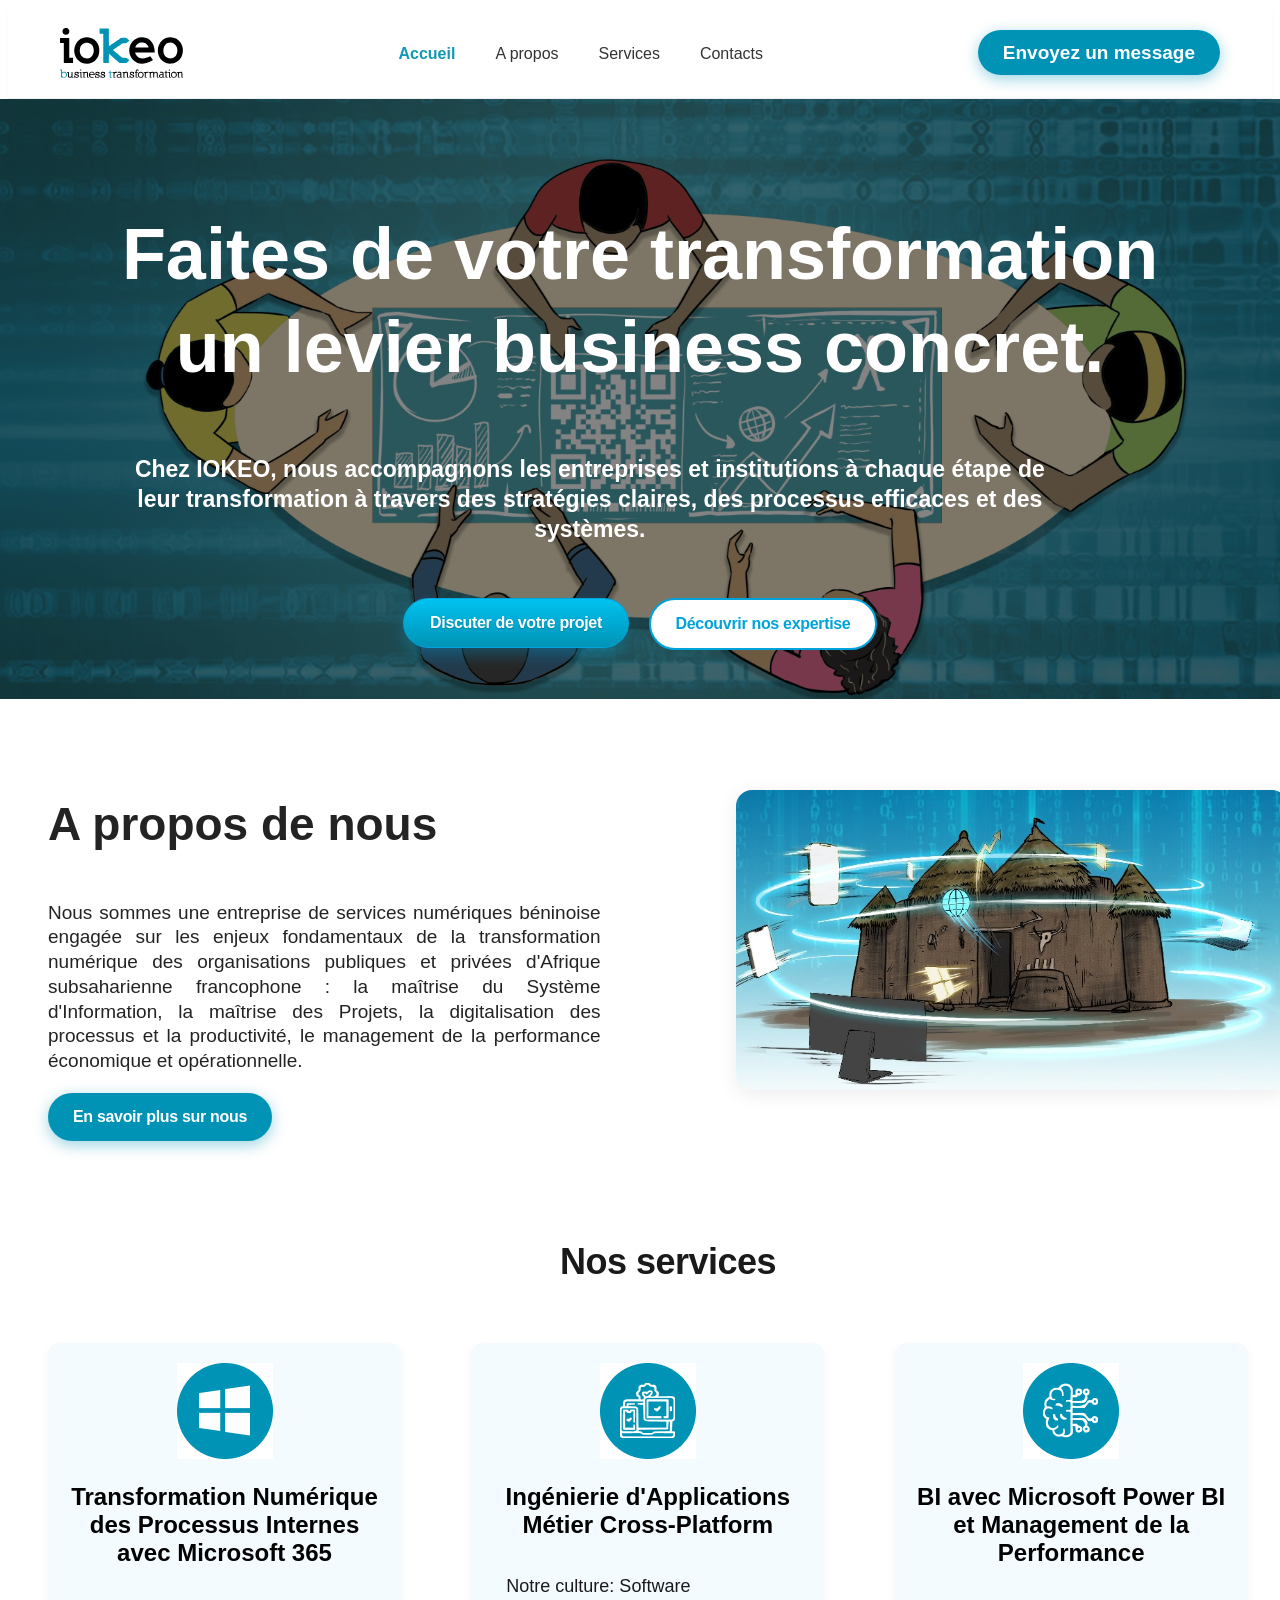
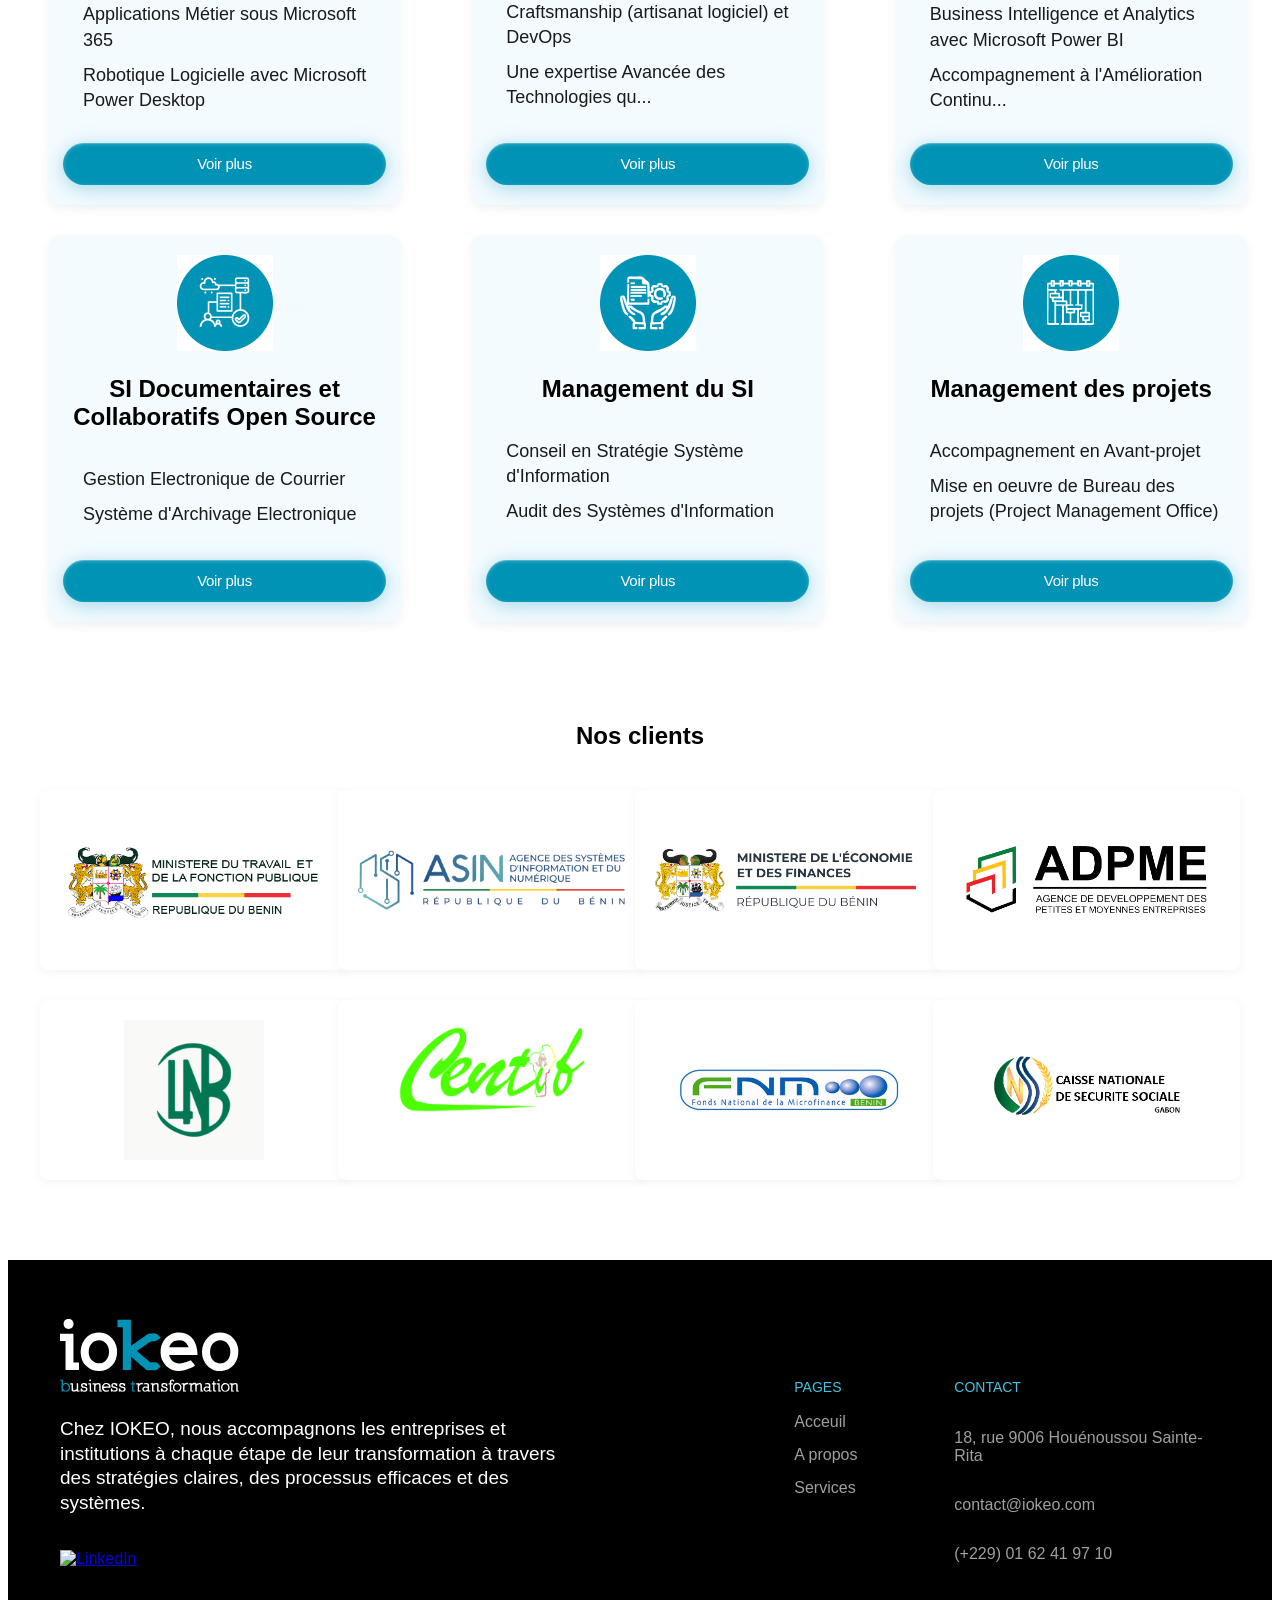
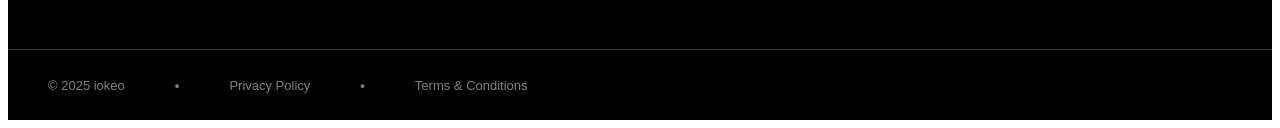
==== pages/index.html @ 654d1704 "Nouvelle version" ====
<!DOCTYPE html>
<html lang="fr">
<head>
    <meta charset="UTF-8">
    <meta name="viewport" content="width=device-width, initial-scale=1.0">
    <title>Iokeo - Transformation Business</title>
    <link rel="stylesheet" href="../css/style.css">
    <link rel="stylesheet" href="../css/index.css">
    <style>
        /* ========================================
           STYLES GLOBAUX INDEX
        ======================================== */

        .clients-section h2 {
            text-align: center;
            font-weight: 800;
            margin-bottom: 40px;
        }
    </style>
</head>
<body>

<!-- HEADER : NAVBAR PRINCIPALE -->
<header class="navbar">
    <div class="container nav-wrapper">
        <a href="/" class="logo">
            <img src="../image/logo.svg" alt="iokeo business transformation">
        </a>

        <div class="burger-menu" id="burger-menu">
            <span></span>
            <span></span>
            <span></span>
        </div>

        <nav class="nav-links" id="nav-links">
            <ul>
                <li><a href="index.html" class="nav-item active">Accueil</a></li>
                <li><a href="a-propos.html" class="nav-item">A propos</a></li>
                <li><a href="services.html" class="nav-item">Services</a></li>
                <li><a href="contacts.html" class="nav-item">Contacts</a></li>
            </ul>
        </nav>

        <div class="btn-general">
            <div class="mobile-cta">
                <a href="contacts.html" class="btn-message">Envoyez un message</a>
            </div>
        </div>
    </div>
</header>

<main>
<!-- SECTION 1 : HERO -->
<section class="hero">
    <img src="../image/hero-bg.svg" alt="" class="hero-background">
    <div class="container hero-container">
        <div class="hero-content">
            <h1>Faites de votre transformation<br>un levier business concret.</h1>
            <h6>Chez IOKEO, nous accompagnons les entreprises et institutions à chaque étape de leur transformation à travers des stratégies claires, des processus efficaces et des systèmes.</h6>
            <div class="btn-general">
                <div class="hero-btns">
                    <a href="contacts.html" class="btn-base btn-primary">Discuter de votre projet</a>
                    <a href="services.html" class="btn-base btn-secondary">Découvrir nos expertise</a>
                </div>
            </div>
        </div>
    </div>
</section>

<!-- SECTION 2 : ABOUT -->
<section class="about section-padding">
    <div class="container about-wrapper">
        <div class="about-content">
            <h3 class="about-title">A propos de nous</h3>
            <p class="about-text">Nous sommes une entreprise de services numériques béninoise engagée sur les enjeux fondamentaux de la transformation numérique des organisations publiques et privées d'Afrique subsaharienne francophone : la maîtrise du Système d'Information, la maîtrise des Projets, la digitalisation des processus et la productivité, le management de la performance économique et opérationnelle.</p>
            <a href="a-propos.html" class="btn-base btn-about">En savoir plus sur nous </a>
        </div>
        <div class="about-image">
            <img src="../image/img.jpg" alt="Illustration Tata Somba Iokeo">
        </div>
    </div>
</section>


<!-- SECTION 3 : SERVICES -->
<section class="services container">
    <h2 class="section-main-title">Nos services</h2>
    <div class="services-grid">
        <article class="service-card">
            <div class="icon-circle"><img src="../image/img1.jpg" alt="Icon"></div>
            <h2>Transformation Numérique des Processus Internes avec Microsoft 365</h2>
            <ul>
                <li>Applications Métier sous Microsoft 365</li>
                <li>Robotique Logicielle avec Microsoft Power Desktop</li>
            </ul>
            <a href="services.html#transfo-num" class="btn-base btn-view">Voir plus</a>
        </article>
        <article class="service-card">
            <div class="icon-circle"><img src="../image/img2.jpg" alt="Icon"></div>
            <h2>Ingénierie d'Applications Métier Cross-Platform</h2>
            <ul>
                <li>Notre culture: Software Craftsmanship (artisanat logiciel) et DevOps</li>
                <li>Une expertise Avancée des Technologies qu...</li>
            </ul>
            <a href="#" class="btn-base btn-view">Voir plus</a>
        </article>
        <article class="service-card">
            <div class="icon-circle"><img src="../image/img3.jpg" alt="Icon"></div>
            <h2>BI avec Microsoft Power BI et Management de la Performance</h2>
            <ul>
                <li>Business Intelligence et Analytics avec Microsoft Power BI</li>
                <li>Accompagnement à l'Amélioration Continu...</li>
            </ul>
            <a href="services.html#bi-power" class="btn-base btn-view">Voir plus</a>
        </article>
        <article class="service-card">
            <div class="icon-circle"><img src="../image/img4.jpg" alt="Icon"></div>
            <h2>SI Documentaires et Collaboratifs Open Source</h2>
            <ul>
                <li>Gestion Electronique de Courrier</li>
                <li>Système d'Archivage Electronique</li>
            </ul>
            <a href="services.html#si-doc" class="btn-base btn-view">Voir plus</a>
        </article>
        <article class="service-card">
            <div class="icon-circle"><img src="../image/img5.jpg" alt="Icon"></div>
            <h2>Management du SI</h2>
            <ul>
                <li>Conseil en Stratégie Système d'Information</li>
                <li>Audit des Systèmes d'Information</li>
            </ul>
            <a href="services.html#management-si" class="btn-base btn-view">Voir plus</a>
        </article>
        <article class="service-card">
            <div class="icon-circle"><img src="../image/img6.jpg" alt="Icon"></div>
            <h2>Management des projets</h2>
            <ul>
                <li>Accompagnement en Avant-projet</li>
                <li>Mise en oeuvre de Bureau des projets (Project Management Office)</li>
            </ul>
            <a href="services.html#gestion-projets" class="btn-base btn-view">Voir plus</a>
        </article>
    </div>
</section>


<!-- SECTION 4 : CLIENTS -->
<section class="clients-section">
    <h2>Nos clients</h2>
    <div class="image-wrapper">
        <img src="../image/logo1.png" alt="Ministère du travail" class="nos-clients-img">
        <img src="../image/logo2.png" alt="ASIN" class="nos-clients-img">
        <img src="../image/logo3.png" alt="Ministère de l'économie" class="nos-clients-img">
        <img src="../image/logo4.png" alt="ADPM" class="nos-clients-img">
        <img src="../image/logo5.png" alt="ADPM" class="nos-clients-img">
        <img src="../image/logo6.png" alt="ADPM" class="nos-clients-img">
        <img src="../image/logo7.jpg" alt="ADPM" class="nos-clients-img">
        <img src="../image/logo8.png" alt="ADPM" class="nos-clients-img">
    </div>
</section>

</main>

    <script>
        // Script pour gérer l'onglet actif au clic
        const navItems = document.querySelectorAll('.nav-item');
        navItems.forEach(item => {
            item.addEventListener('click', (e) => {
                navItems.forEach(el => el.classList.remove('active'));
                item.classList.add('active');
            });
        });
    </script>


<!-- FOOTER -->
<footer class="site-footer">
    <div class="container footer-wrapper">
        <div class="footer-brand">
            <img src="../image/img7.svg" alt="iokeo business transformation">
            <p class="footer-desc">Chez IOKEO, nous accompagnons les entreprises et institutions à chaque étape de leur transformation à travers des stratégies claires, des processus efficaces et des systèmes.</p>
            <div class="social-links">
                <a href="https://www.linkedin.com/company/iokeo/"><img src="../image/img16.png" alt="LinkedIn"></a>
            </div>
        </div>
        <div class="footer-nav">
            <h4>PAGES</h4>
            <ul>
                <li><a href="index.html">Acceuil</a></li>
                <li><a href="a-propos.html">A propos</a></li>
                <li><a href="services.html">Services</a></li>
            </ul>
        </div>
        <div class="footer-contact">
            <div class="contact">
            <h4>CONTACT</h4>
            </div>
            <p>18, rue 9006 Houénoussou Sainte-Rita</p>
            <p><a href="mailto:contact@iokeo.com">contact@iokeo.com</a></p>
            <p><a href="tel:+2290162419710">(+229) 01 62 41 97 10</a></p>
        </div>
    </div>
    <div class="footer-bottom">
        <div class="container">
            <p>
                <span>© 2025 iokeo</span>
                <span class="separator">•</span>
                <a href="#">Privacy Policy</a>
                <span class="separator">•</span>
                <a href="#">Terms & Conditions</a>
            </p>
        </div>
    </div>
</footer>


<script>
    const burger = document.getElementById('burger-menu');
    const nav = document.getElementById('nav-links');

    burger.addEventListener('click', () => {
        nav.classList.toggle('active');
    });
</script>


</body>
---- css/style.css ----
/* ========================================
   CSS Variables - Couleurs, tailles, etc.
   ======================================== */
:root {
  --primary-color: #00A3DA;
  --secondary-color: #0093B6;
  --text-dark: #1A1A1A;
  --text-medium: #4A4A4A;
  --text-light: #555;
  --text-gray: #666;
  --bg-white: #fff;
  --shadow-light: rgba(0,0,0,0.05);
  --shadow-medium: rgba(0,0,0,0.1);
  --border-radius: 10px;
  --border-radius-large: 20px;
  --font-family: 'Aptos', sans-serif;
  --line-height-body: 1.6;
  --line-height-heading: 1.2;
  --sidebar-line: border: 3.35px solid rgba(0,0,0,1);
  --sidebar-dot: rgba(196,223,237,1);
  --sidebar-dot-active: rgba(0,147,182,1);
  --sidebar-dot-size: 20px;
  --sidebar-dot-border: 2px;
  --sidebar-dot-spacing: 12px;
  --steps-circle: rgba(230,244,248,1);
  --steps-circle-text: #1a1a1a;
  --steps-line: rgba(0,147,182,0.5);
  --sidebar-line-top: 500px;
  --sidebar-line-bottom: 500px;
  --sidebar-line-left: 20px;
  --sidebar-dot-right: -12px;
  --tab-vertical-spacing: 50px;
}

/* ========================================
   Polices personnalisées
   ======================================== */
@font-face {
  font-family: 'Aptos';
  src: url('./fonts/Aptos.ttf') format('truetype');
  font-weight: 400;
  font-style: normal;
}

@font-face {
  font-family: 'Aptos';
  src: url('./fonts/Aptos-Bold.ttf') format('truetype');
  font-weight: 700;
  font-style: normal;
}

@font-face {
  font-family: 'Aptos';
  src: url('./fonts/Aptos-ExtraBold.ttf') format('truetype');
  font-weight: 800;
  font-style: normal;
}

/* ========================================
   Styles globaux
   ======================================== */
body {
  font-family: var(--font-family);
}

/* ========================================
   Typographie - Titres et textes
   ======================================== */
h1, h2, .about-title {
  font-family: var(--font-family);
  font-weight: 800;
}

.about-text {
  font-family: var(--font-family);
  font-weight: 400;
  font-size: 19px;
  line-height: 1.3;
}

.section-heading, .main-heading, .sub-heading, .values-main-title, .intervention-title, .content-title {
  font-family: var(--font-family);
  font-weight: 700;
  color: var(--text-dark);
  margin-bottom: 24px;
  line-height: var(--line-height-heading);
}

.main-heading {
  font-size: 40px;
  width: 100%;
  display: block;
  margin-right: 395px;
  padding-left: 135px;
}

.sub-heading {
  font-size: 36px;
  width: 690px;
  height: 100px;
  display: flex;
  align-items: center;
  padding: 50px;
  box-sizing: border-box;
  margin-left: 140px;
  margin-top: 100px;
 /*--distance-from-image: -50px;
  margin-left: var(--distance-from-image);*/
}

.values-main-title, .intervention-title {
  font-size: 38px;
}

.content-title {
  font-size: 42px;
  font-weight: 800;
  color: #1E293B;
  margin-bottom: 35px;
}

.text-body {
  font-family: var(--font-family);
  color: var(--text-medium);
  font-size: 16px;
  line-height: var(--line-height-body);
  text-align: justify;
}

/* ========================================
   Layouts et grilles
   ======================================== */
.grid-layout {
  display: flex;
  justify-content: space-between;
  align-items: flex-start;
  gap: 80px;
}

.container-management {
  display: grid;
  grid-template-columns: 350px 1fr;
  gap: 80px;
  align-items: start;
}

/* ========================================
   Images et cartes
   ======================================== */
.image-card {
  object-fit: cover;
  border-radius: var(--border-radius-large);
  box-shadow: 0 10px 30px var(--shadow-light);
}

.engagement-image img {
  width: 70%;
  height: auto;
  object-fit: cover;
  border-radius: 16px;
  box-shadow: 0 10px 30px rgba(0,0,0,0.10);
  display: block;
  margin-bottom: 30px;
  margin-top: 100px;
}
/*
.vision-image img {
  width: 100%;
  height: 400px;
  box-shadow: 0 15px 40px var(--shadow-medium);
  border-radius: 16px;
  transform: translate(var(--vision-image-x,0), var(--vision-image-y,0));
  margin-top: -150px;
  transition: transform 0.3s ease;
  margin-right: -600px;
}*/


.vision-grid.shift-left .vision-image img {
  --vision-image-x: -100px;
}

.vision-grid.shift-right .vision-image img {
  --vision-image-x: 100px;
}

.vision-grid.shift-up .vision-image img {
  --vision-image-y: -50px;
}

.vision-grid.shift-down .vision-image img {
  --vision-image-y: 50px;
}

/* ========================================
   Boîtes en verre (glass box)
   ======================================== */
.glass-box {
  background: linear-gradient(0deg, rgba(255,255,255,0.4), rgba(255,255,255,0.4));
  backdrop-filter: blur(15px);
  -webkit-backdrop-filter: blur(15px);
  padding: 1px;
  border-radius: var(--border-radius);
  border: 1px solid rgba(255,255,255,0.3);
  box-shadow: 0 8px 32px 0 var(--shadow-light);
  display: flex;
  flex-direction: column;
  justify-content: center;
  align-items: center;
  text-align: center;
}

/* ========================================
   Navigation latérale (sidebar)
   ======================================== */
.management-sidebar {
  position: relative;
  border-right: 2px solid #E2E8F0;
  padding-right: 0;
  font-family: var(--font-family);
}

.vertical-nav-line {
  position: absolute;
  left: var(--sidebar-line-left);
  top: var(--sidebar-line-top);
  bottom: var(--sidebar-line-bottom);
  width: 2px;
  background: var(--sidebar-line);
  border-radius: 999px;
  z-index: 1;
  overflow: hidden;
}

.vertical-nav-line::after {
  content: '';
  position: absolute;
  left: 0;
  top: 0;
  width: 100%;
  height: var(--active-line-height, 0px);
  background: var(--primary-color);
  transition: height 0.3s ease;
}

.tabs-list {
  list-style: none;
  padding: 0;
  margin: 0;
}

.tab-item {
  position: relative;
  padding: var(--tab-vertical-spacing) 30px var(--tab-vertical-spacing) 0;
  color: #64748B;
  font-family: var(--font-family);
  font-size: 16px;
  font-weight: 600;
  cursor: pointer;
  transition: color 0.3s ease, transform 0.2s ease;
  line-height: 1.3;
  text-align: left;
  display: flex;
  align-items: center;
  gap: var(--sidebar-dot-spacing);
  z-index: 2;
}

.tab-item.active {
  color: var(--primary-color);
}

.tab-item::after {
  content: '';
  position: absolute;
  right: var(--sidebar-dot-right);
  top: 50%;
  transform: translateY(-50%);
  width: 16px;
  height: 16px;
  background-color: #CBD5E1;
  border: 3px solid #F8FAFC;
  border-radius: 50%;
  z-index: 2;
  transition: all 0.3s ease;
  margin-left: 50px;
}

.tab-item.active::after {
  background-color: var(--primary-color);
  transform: translateY(-50%) scale(1.2);
}

.tab-pane {
  display: none;
  opacity: 0;
  transform: translateY(15px);
  transition: all 0.5s ease;
}

.tab-pane.active {
  display: block;
  opacity: 1;
  transform: translateY(0);
}

/* ========================================
   Listes avec puces et numéros
   ======================================== */
.details-check-list, .numbered-blue-list {
  list-style: none;
  padding: 0;
  counter-reset: list-item;
}

.details-check-list li, .numbered-blue-list li {
  position: relative;
  padding-left: 35px;
  margin-bottom: 20px;
  font-size: 16px;
  line-height: 1.7;
  color: #475569;
}

.details-check-list li::before {
  content: '✓';
  position: absolute;
  left: 0;
  color: var(--primary-color);
  font-weight: 900;
  font-size: 20px;
}

.numbered-blue-list li::before {
  content: counter(list-item) '.';
  counter-increment: list-item;
  position: absolute;
  left: 0;
  color: var(--primary-color);
  font-weight: 900;
  font-size: 20px;
}

/* ========================================
   Étapes (steps)
   ======================================== */
.steps-container {
  position: relative;
  padding-left: 20px;
}

.steps-container::before {
  content: '';
  position: absolute;
  left: 45px;
  top: 0;
  bottom: 0;
  width: 2px;
  z-index: 1;
  background-color: var(--steps-line);
  border-radius: 999px;
}

.step-item {
  display: flex;
  align-items: center;
  margin-bottom: 60px;
  position: relative;
  z-index: 2;
}

.step-number {
  width: 50px;
  height: 50px;
  background-color: var(--steps-circle);
  border-radius: 50%;
  display: flex;
  align-items: center;
  justify-content: center;
  font-weight: 700;
  color: var(--steps-circle-text);
  margin-right: 30px;
  flex-shrink: 0;
}

.step-text h3 {
  font-size: 20px;
  font-weight: 700;
  margin: 0 0 5px 0;
  color: var(--text-dark);
}

.step-text p {
  font-size: 16px;
  color: var(--text-gray);
  margin: 0;
}

/* ========================================
   Conteneurs principaux
   ======================================== */
.container {
  max-width: 1240px;
  margin: 0 auto;
  padding: 0 40px;
  width: 100%;
}

/* ========================================
   Navigation (navbar)
   ======================================== */
.navbar {
  width: 100%;
  background-color: #fff;
  border-bottom: 1px solid #f0f0f0;
  box-shadow: 0 4px 4px 0 rgba(117,122,123,0.05);
  font-size: 19px;
}

.nav-wrapper {
  max-width: 1240px;
  margin: 0 auto;
  padding: 0 40px;
  display: flex;
  justify-content: space-between;
  align-items: center;
  height: 90px;
  box-sizing: border-box;
}

.logo img {
  height: 50px;
  display: block;
}

.nav-links ul {
  display: flex;
  list-style: none;
  gap: 40px;
  margin: 0;
  padding: 0;
}

.nav-item {
  text-decoration: none;
  font-size: 16px;
  font-weight: 500;
  color: #333333;
  transition: color 0.3s ease;
}

.nav-item:hover {
  color: #1199B3;
}

.nav-item.active {
  color: #1199B3 !important;
  font-weight: 700;
}

.btn-message {
  background-color: #0093B6;
  border-radius: 999px;
  color: white;
  padding: 12px 25px;
  text-decoration: none;
  font-weight: 600;
  white-space: nowrap;
  box-shadow: 0 4px 15px rgba(0,147,182,0.4);
}

.btn-message:hover {
  background-color: #0093B6;
}

.burger-menu {
  display: none;
  flex-direction: column;
  gap: 6px;
  cursor: pointer;
  animation-timing-function: ease-out;
  animation-duration: 300ms;
  width: 28px;
  height: 28px;
}

.burger-menu span {
  width: 30px;
  height: 3px;
  background-color: #333;
  border-radius: 2px;
  transition: 0.3s;
}

.mobile-cta {
  display: inline-block;
}


/* ========================================
   Pied de page (footer)
   ======================================== */
.site-footer {
  width: 100%;
  max-width: 1920px;
  height: 460px;
  background: rgba(0,0,0,1);
  position: relative;
  display: flex;
  flex-direction: column;
  margin: 0 auto;
}

.footer-wrapper {
  width: 1520px;
  margin: 0 auto;
  display: flex;
  flex-direction: row;
  justify-content: flex-start;
  gap: 100px;
  padding: 0 40px;
  padding-bottom: 69.8px;
  box-sizing: border-box;
}

.footer-brand {
  width: 525px;
  display: flex;
  flex-direction: column;
  gap: 25px;
  align-items: flex-start;
}

.footer-brand img {
  width: 180px;
  height: auto;
  display: block;
  margin: 0;
  margin-top: 59px;
}

.footer-desc {
  font-family: 'Aptos', sans-serif;
  font-size: 19px;
  line-height: 130%;
  color: #ffffff;
  margin: 0;
}

.social-links {
  margin-top: -50px;
  display: flex;
  align-items: center;
}

.social-links a img {
  width: 100%;
  height: auto;
  display: block;
}

.footer-nav, .footer-contact {
  display: flex;
  flex-direction: column;
  min-width: 200px;
  margin-top: 100px;
  margin-left: 0px;
}

.footer-contact {
  margin-left: -10px;
}

.contact {
  margin-left: -130px;
}

.site-footer h4 {
  color: #46C2E1;
  font-weight: 900;
  text-transform: uppercase;
  font-size: 14px;
  margin-left: 130px;
}

.footer-nav ul {
  list-style: none;
  padding: 0;
  margin: 0;
  margin-left: 130px;
}

.footer-nav li, .footer-contact p {
  margin-bottom: 15px;
  font-size: 16px;
  color: rgba(158,161,161,1);
}

.footer-nav a, .footer-contact a {
  color: rgba(158,161,161,1);
  text-decoration: none;
}

.footer-nav a:hover, .footer-contact a:hover {
  color: #46C2E1 !important;
  background-color: transparent !important;
  transition: color 0.3s ease;
}

.footer-nav a.active {
  color: #46C2E1;
  font-weight: 700;
}

.footer-bottom {
  position: absolute;
  bottom: 0;
  width: 100%;
  height: 69.8px;
  border-top: 1px solid rgba(43,57,68,1);
  display: flex;
  align-items: center;
}

.footer-bottom .container {
  width: 1520px;
  margin: 0 auto;
  padding-left: 40px;
}

.footer-bottom p {
  display: flex;
  align-items: center;
  font-family: 'Aptos', sans-serif;
  font-size: 13px;
  color: rgba(255,255,255,0.5);
  margin: 0;
}

.footer-bottom .separator {
  color: rgba(255,255,255,0.5);
  font-weight: bold;
  margin: 24.8px 50px;
}

.footer-bottom a {
  color: rgba(255,255,255,0.5);
  text-decoration: none;
  transition: color 0.3s;
}

.footer-bottom a:hover {
  color: #ffffff;
}

/* ========================================
   Media Queries - Responsive Design
   ======================================== */

/* Tablettes */
@media (max-width: 1024px) {
  .contact-info-grid {
    grid-template-columns: repeat(2, 1fr);
  }

  .container-management {
    grid-template-columns: 1fr 2fr;
  }

  .tabs-list {
    flex-direction: column;
    gap: 15px;
  }

  .engagement-grid, .vision-grid, .intervention-grid {
    gap: 50px;
  }

  .values-section .container {
    max-width: 900px;
  }
}

/* Petites tablettes */

/* Mobiles */
@media (max-width: 768px) {
  .navbar {
    width: 100%;
    padding: 15px 20px;
  }

  .burger-menu {
    display: flex;
  }

  .nav-links {
    display: none;
    position: absolute;
    top: 70px;
    left: 0;
    width: 100%;
    background: #FFF;
    flex-direction: column;
    padding: 40px 0;
    box-shadow: 0 10px 10px rgba(0,0,0,0.1);
    z-index: 1000;
  }

  .nav-links.active {
    display: flex;
  }

  .nav-links ul {
    flex-direction: column;
    align-items: center;
    gap: 25px;
  }

  .nav-item.active {
    background-color: #E6F7FA;
    width: 100%;
    text-align: center;
    padding: 15px 0;
    border-bottom: 2px solid #1199B3;
  }

  .mobile-cta {
    display: none;
  }

  .engagement-grid, .vision-grid {
    flex-direction: column;
    text-align: center;
  }

  .engagement-image, .engagement-image img, .vision-image {
    width: 100%;
    height: auto;
    flex: none;
  }

  .vision-grid {
    flex-direction: column-reverse;
    gap: 40px;
  }

  .hero-image-container {
    flex-direction: column;
    height: auto;
    align-items: stretch;
  }

  .hero-bg-img {
    position: static;
    height: auto;
    max-height: 400px;
    object-fit: cover;
  }

  .hero-text-overlay {
    position: static;
    bottom: auto;
    left: auto;
    width: 100%;
    padding: 20px;
  }

  .glass-box {
    width: 100%;
    height: auto;
  }

  .container-management {
    grid-template-columns: 1fr;
    gap: 40px;
  }

  .management-sidebar {
    border-right: none;
    border-bottom: 2px solid #E2E8F0;
  }

  .tab-item::after, .active-indicator {
    display: none;
  }
}

/* Mobiles - Suite */
@media (max-width: 768px) {
  .navbar .nav-wrapper {
    flex-direction: column;
    align-items: flex-start;
    padding: 15px;
    gap: 12px;
    height: auto;
  }

  .logo img {
    height: 42px;
  }

  .burger-menu {
    display: flex;
  }

  .nav-links {
    display: none;
    width: 100%;
    padding: 0;
    margin-top: 8px;
    background: #fff;
    box-shadow: 0 5px 15px rgba(0,0,0,0.08);
  }

  .nav-links.active {
    display: flex;
  }

  .nav-links ul {
    flex-direction: column;
    gap: 0;
    padding: 16px 0;
    border-left: 3px solid #00A3DA;
  }

  .nav-links li {
    position: relative;
    margin: 0;
  }

  .nav-item {
    display: block;
    padding: 14px 18px;
    width: 100%;
    color: #1F2937;
    font-weight: 700;
    border-bottom: 1px solid #E2E8F0;
    text-decoration: none;
  }

  .nav-item:hover {
    background-color: rgba(0,163,218,0.08);
  }

  .nav-item.active {
    background-color: rgba(0,163,218,0.15);
    border-left: 4px solid #00A3DA;
    color: #005e86;
  }

  .contact-info-grid {
    display: block;
  }

  .info-card {
    width: 100%;
    margin: 0 auto;
  }

  .footer-wrapper {
    flex-direction: column;
    gap: 30px;
    width: 100%;
    padding: 24px;
  }

  .footer-nav, .footer-contact, .footer-brand {
    margin-top: 0;
  }

  .site-footer {
    height: auto;
    padding-bottom: 40px;
  }

  .footer-bottom .container {
    padding: 0 20px;
  }

  .container-management {
    grid-template-columns: 1fr;
    gap: 30px;
    padding: 40px 20px;
  }

  .management-sidebar {
    border-bottom: 3px solid #00A3DA;
    border-right: none;
    padding-bottom: 20px;
  }

  .vertical-nav-line {
    display: none;
  }

  .tabs-list {
    display: flex;
    flex-direction: row;
    flex-wrap: wrap;
    gap: 10px;
  }

  .tab-item {
    padding: 10px 15px;
    flex: 1 1 calc(50% - 5px);
    font-size: 14px;
    min-width: 120px;
    background-color: #f0f0f0;
    border-radius: 8px;
    text-align: center;
    border: 1px solid #E2E8F0;
  }

  .tab-item.active {
    background-color: rgba(0,163,218,0.2);
    border: 2px solid #00A3DA;
    color: #00A3DA;
  }


  .engagement-grid {
    flex-direction: column;
    gap: 30px;
    padding: 40px 20px;
  }

  .engagement-image {
    flex: none;
    width: 100%;
  }

  .engagement-image img {
    width: 100%;
    margin-top: 0;
    margin-bottom: 0;
  }

  .engagement-content {
    margin-left: 0 !important;
    margin-right: 0 !important;
    max-width: 100%;

  }

  .vision-grid {
    flex-direction: column;
    gap: 30px;
    padding: 40px 20px;
  }

  .vision-image {
    flex: none;
    width: 100%;
  }

  .vision-image img {
    width: 100%;
    height: auto;
    margin-top: 0;
    margin-right: 0;
  }

  .vision-content {
    width: 100%;
  }

  .vision-content p {
    margin-left: 0 !important;
    margin-right: 0 !important;
    text-align: left;
  }

  .vision-content .sub-heading {
    font-size: 28px;
    margin: 0 0 20px 0;
  }

  .intervention-grid {
    flex-direction: column;
    gap: 30px;
    padding: 40px 20px;
  }

  .intervention-left {
    margin-top: 0 !important;
  }

  .intervention-right {
    margin-top: 0;
    text-align: left;
    background: none;
  }

  .intervention-title {
    font-size: 28px;
  }

  .values-section {
    padding: 40px 20px;
  }

  .pillar-left, .pillar-right {
    display: none;
  }

  .container-values {
    padding: 0;
    max-width: 100%;
  }

  .values-main-title {
    font-size: 28px;
  }

  .about-wrapper {
    flex-direction: column;
    gap: 30px;
    padding: 40px 20px;
  }

  .about-title {
    font-size: 32px;
  }

  .about-image {
    margin-left: 0;
    width: 100%;
    justify-content: center;
  }

  .about-image img {
    max-width: 100%;
  }

  .clients-section {
    padding: 40px 20px;
  }

  .image-wrapper {
    grid-template-columns: repeat(2, 1fr);
  }

  .nos-clients-img {
    max-width: 100%;
    height: 100px;
  }

  .footer-wrapper {
    width: 100%;
    gap: 20px;
  }

  .footer-brand {
    width: 100%;
  }

  .footer-brand img {
    margin-top: 20px;
    width: 150px;
  }

  .footer-nav, .footer-contact {
    width: 100%;
    margin: 0 !important;
  }

  .site-footer h4 {
    margin-left: 0 !important;
    font-size: 12px;
  }

  .footer-nav ul {
    margin-left: 0 !important;
  }

  .footer-nav li, .footer-contact p {
    font-size: 14px;
  }

  .footer-bottom p {
    font-size: 11px;
    flex-direction: column;
    gap: 8px;
  }

  .footer-bottom .separator {
    display: none;
  }
}
---- css/index.css ----
/* ========================================
   Styles spécifiques à index.html
   ======================================== */
.hero {
  position: relative;
  width: 100vw;
  left: 50%;
  right: 50%;
  margin-left: -50vw;
  margin-right: -50vw;
  min-height: 600px;
  display: flex;
  align-items: center;
  overflow: hidden;
}

.hero-background {
  position: absolute;
  top: 0;
  left: 0;
  width: 100%;
  height: 100%;
  object-fit: cover;
  z-index: 1;
}

.hero::after {
  content: "";
  position: absolute;
  top: 0;
  left: 0;
  width: 100%;
  height: 100%;
  background: rgba(0,0,0,0.2);
  z-index: 0;
}

.hero-container {
  position: relative;
  z-index: 2;
  width: 100%;
  color: white;
  text-align: center;
  display: flex;
  justify-content: center;
}

.hero-content {
  color: #FFF;
  text-align: center;
}

.hero-content h1 {
  align-self: stretch;
  font-family: "Aptos";
  font-size: 72px;
  font-style: normal;
  font-weight: 700;
  line-height: 130%;
}

.hero-content h6 {
  width: 936px;
  font-family: "Aptos";
  font-size: 23px;
  font-style: normal;
  font-weight: 700;
  line-height: 130%;
}

.hero-btns {
  display: flex;
  gap: 20px;
  justify-content: center;
  margin-top: 30px;
}

.btn-base, .btn-hero {
  display: inline-flex;
  align-items: center;
  justify-content: center;
  gap: 10px;
  text-decoration: none;
  font-family: "Aptos";
  font-size: 16px;
  font-style: normal;
  font-weight: 700;
  line-height: 21.6px;
  letter-spacing: -0.32px;
  border-radius: 999px;
  width: 224px;
  height: 48px;
  padding: 0;
  opacity: 1;
}

.btn-primary {
  border: 1px solid #00A3DA;
  background: linear-gradient(180deg, #00C2F0 0%, #0093B6 100%);
  color: #FFFFFF;
  text-align: center;
  text-shadow: 0 1px 2px rgba(0,0,0,0.2);
  transition: transform 0.2s ease, box-shadow 0.2s ease;
  box-shadow: 0 8px 14px rgba(0,163,218,0.3);
}

.btn-primary:hover {
  transform: translateY(-2px);
}

.btn-secondary {
  border: 2px solid #00A3DA;
  background: #FFFFFF;
  color: #00A3DA;
  text-align: center;
  transition: background 0.2s ease, transform 0.2s ease;
}

.btn-secondary:hover {
  transform: translateY(-1px);
}

.btn-primary:active, .btn-secondary:active {
  transform: scale(0.96);
  filter: brightness(0.95);
}

/* Section À propos */
.about-wrapper {
  display: flex;
  align-items: center;
  justify-content: space-between;
  gap: 60px;
}

.about-content {
  flex: 1;
  align-self: stretch;
  margin-top: 50px;
}

.about-title {
  color: #232323;
  font-family: "Aptos";
  font-size: 46px;
  font-style: normal;
  font-weight: 700;
  line-height: 130%;
}

.about-text {
  color: #232323;
  text-align: justify;
  font-family: "Aptos";
  font-size: 19px;
  font-style: normal;
  font-weight: 400;
  line-height: 130%;
}

.btn-about {
  display: inline-flex;
  align-items: center;
  justify-content: center;
  gap: 10px;
  font-family: "Aptos";
  font-size: 16px;
  font-weight: 700;
  line-height: 21.6px;
  text-decoration: none;
  color: #FFFFFF;
  background: #0093B6;
  border-radius: 999px;
  width: 224px;
  height: 48px;
  padding: 0;
  transition: transform 0.2s ease, box-shadow 0.2s ease;
  box-shadow: 0 4px 15px rgba(0,147,182,0.4);
}

.btn-about:hover {
  transform: translateY(-1px);
}

.about-image {
  flex: 1;
  --about-img-width: 300px;
  --about-img-height: 300px;
  width: var(--about-img-width);
  height: var(--about-img-height);
  display: flex;
  justify-content: flex-end;
  margin-left: 75px;
}

.about-image img {
  width: 100%;
  height: 100%;
  object-fit: cover;
  object-position: center;
  border-radius: 16px;
  box-shadow: 0 4px 20px rgba(0,0,0,0.08);
  margin-top: 20px;
}

/* Section Services */
.section-main-title {
  text-align: center;
  font-size: 36px;
  font-weight: 900;
  margin-bottom: 60px;
  color: #1a1a1a;
  letter-spacing: -0.5px;
  margin-top: 100px;
}

.services-grid {
  display: grid;
  grid-template-columns: repeat(3, 1fr);
  gap: 30px;
}

.service-card {
  background-color: #F3FBFF;
  border-radius: 12px;
  padding: 20px 15px;
  display: flex;
  flex-direction: column;
  align-items: center;
  text-align: center;
  min-height: 347px;
  width: 323px;
  box-shadow: 0 4px 10px rgba(0,0,0,0.05);
}

.service-card h3 {
  font-size: 26px;
  font-weight: 900;
  color: #000000;
  line-height: 1.2;
  margin: 20px 0;
  min-height: 80px;
}

.service-card ul {
  list-style: none;
  padding: 0;
  margin-bottom: 20px;
  text-align: left;
  width: 100%;
}

.service-card ul li {
  font-size: 18px;
  font-weight: 500;
  color: #1A1A1A;
  line-height: 1.4;
  margin-bottom: 10px;
  padding-left: 20px;
  position: relative;
}

.service-card ul li::before {
  content: "";
  color: #0084A0;
  font-size: 24px;
  position: absolute;
  left: 0;
  top: -3px;
}

.btn-view {
  margin-top: auto;
  background-color: #0084A0;
  color: #FFFFFF;
  text-decoration: none;
  width: 100%;
  padding: 3px 0;
 border-radius: 46px;
  font-weight: 300;
  font-size: 15px;
    height: 36px;
  transition: background 0.3s;
  background: #0093B6;
  background-blend-mode: color;
  box-shadow: 0 2px 15px 0 rgba(0,147,182,0.20), 0 6px 27px 0 rgba(0,147,182,0.15), 0 1px 0 0 rgba(255,255,255,0.20) inset, 0 1px 4px 0 rgba(255,255,255,0.25) inset;
}

.btn-view:hover {
  transform: translateY(-1px);
}

/* Section Clients */
.clients-section {
  width: 100%;
  max-width: 1240px;
  margin: 0 auto;
  padding: 80px 40px;
  box-sizing: border-box;
}

.image-wrapper {
  display: grid;
  grid-template-columns: repeat(4, 1fr);
  gap: 30px;
  justify-items: center;
  align-items: center;
}

.nos-clients-img {
  width: 100%;
  max-width: 280px;
  height: 140px;
  object-fit: contain;
  background: #ffffff;
  padding: 20px;
  border-radius: 8px;
  box-shadow: 0 2px 10px rgba(0,0,0,0.05);
}

.clients-section h2 {
  text-align: center !important;
  margin-left: 0 !important;
}

@media (max-width: 1024px) {
  .services-grid {
    grid-template-columns: repeat(2, 1fr);
    gap: 20px;
  }

  .image-wrapper {
    grid-template-columns: repeat(3, 1fr);
    gap: 15px;
  }

  .hero-content h1 {
    font-size: 36px;
  }

  .hero-content h6 {
    font-size: 18px;
  }

  .about-content, .about-image {
    width: 48%;
  }
}

@media (max-width: 992px) {
  .image-wrapper {
    grid-template-columns: repeat(2, 1fr);
  }
}

@media (max-width: 768px) {
  .hero {
    min-height: 520px;
    padding: 80px 20px 60px;
    justify-content: flex-end;
  }

  .hero-content h1 {
    font-size: 32px;
    line-height: 1.2;
  }

  .hero-content h6 {
    font-size: 16px;
    width: 100%;
    margin-top: 14px;
  }

  .hero-btns {
    flex-wrap: wrap;
    gap: 10px;
    justify-content: center;
  }

  .btn-base {
    width: 100%;
    max-width: 320px;
  }

  .about-wrapper, .services-grid, .image-wrapper {
    display: block;
  }

  .about-content, .about-image, .service-card, .nos-clients-img {
    width: 100%;
    margin: 0 auto;
  }

  .about-image {
    margin: 30px 0;
    width: 100%;
    max-width: 100%;
  }

  .about-text, .section-main-title, .clients-section h2 {
    text-align: center;
  }

  .services-grid {
    display: grid;
    grid-template-columns: 1fr;
    gap: 20px;
  }

  .clients-section {
    padding: 40px 20px;
  }

  .image-wrapper {
    grid-template-columns: repeat(2, 1fr);
    gap: 12px;
  }

  .service-card {
    padding: 16px;
  }
}
.footer-nav h4,
.footer-contact h4 {
    font-weight: 40;
}

html, body, * {
    font-family: "Aptos", Arial, sans-serif !important;
}
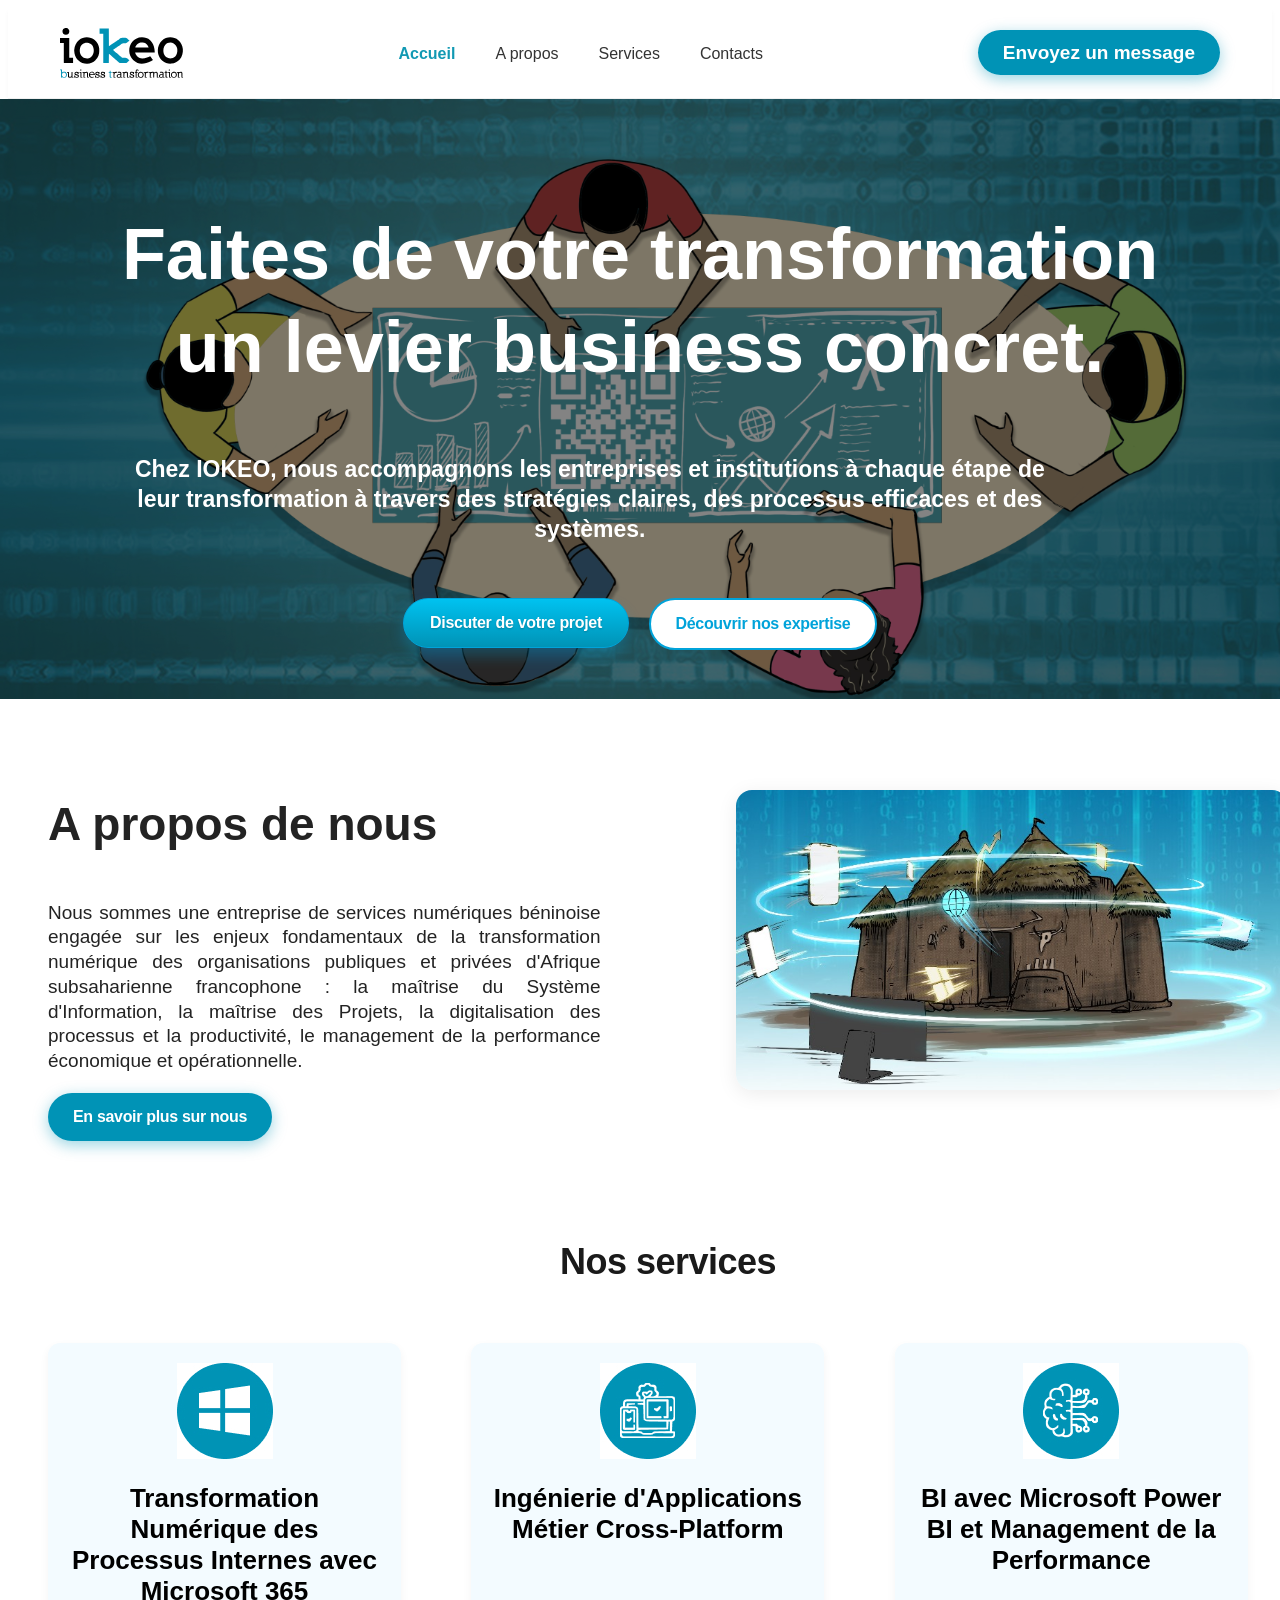
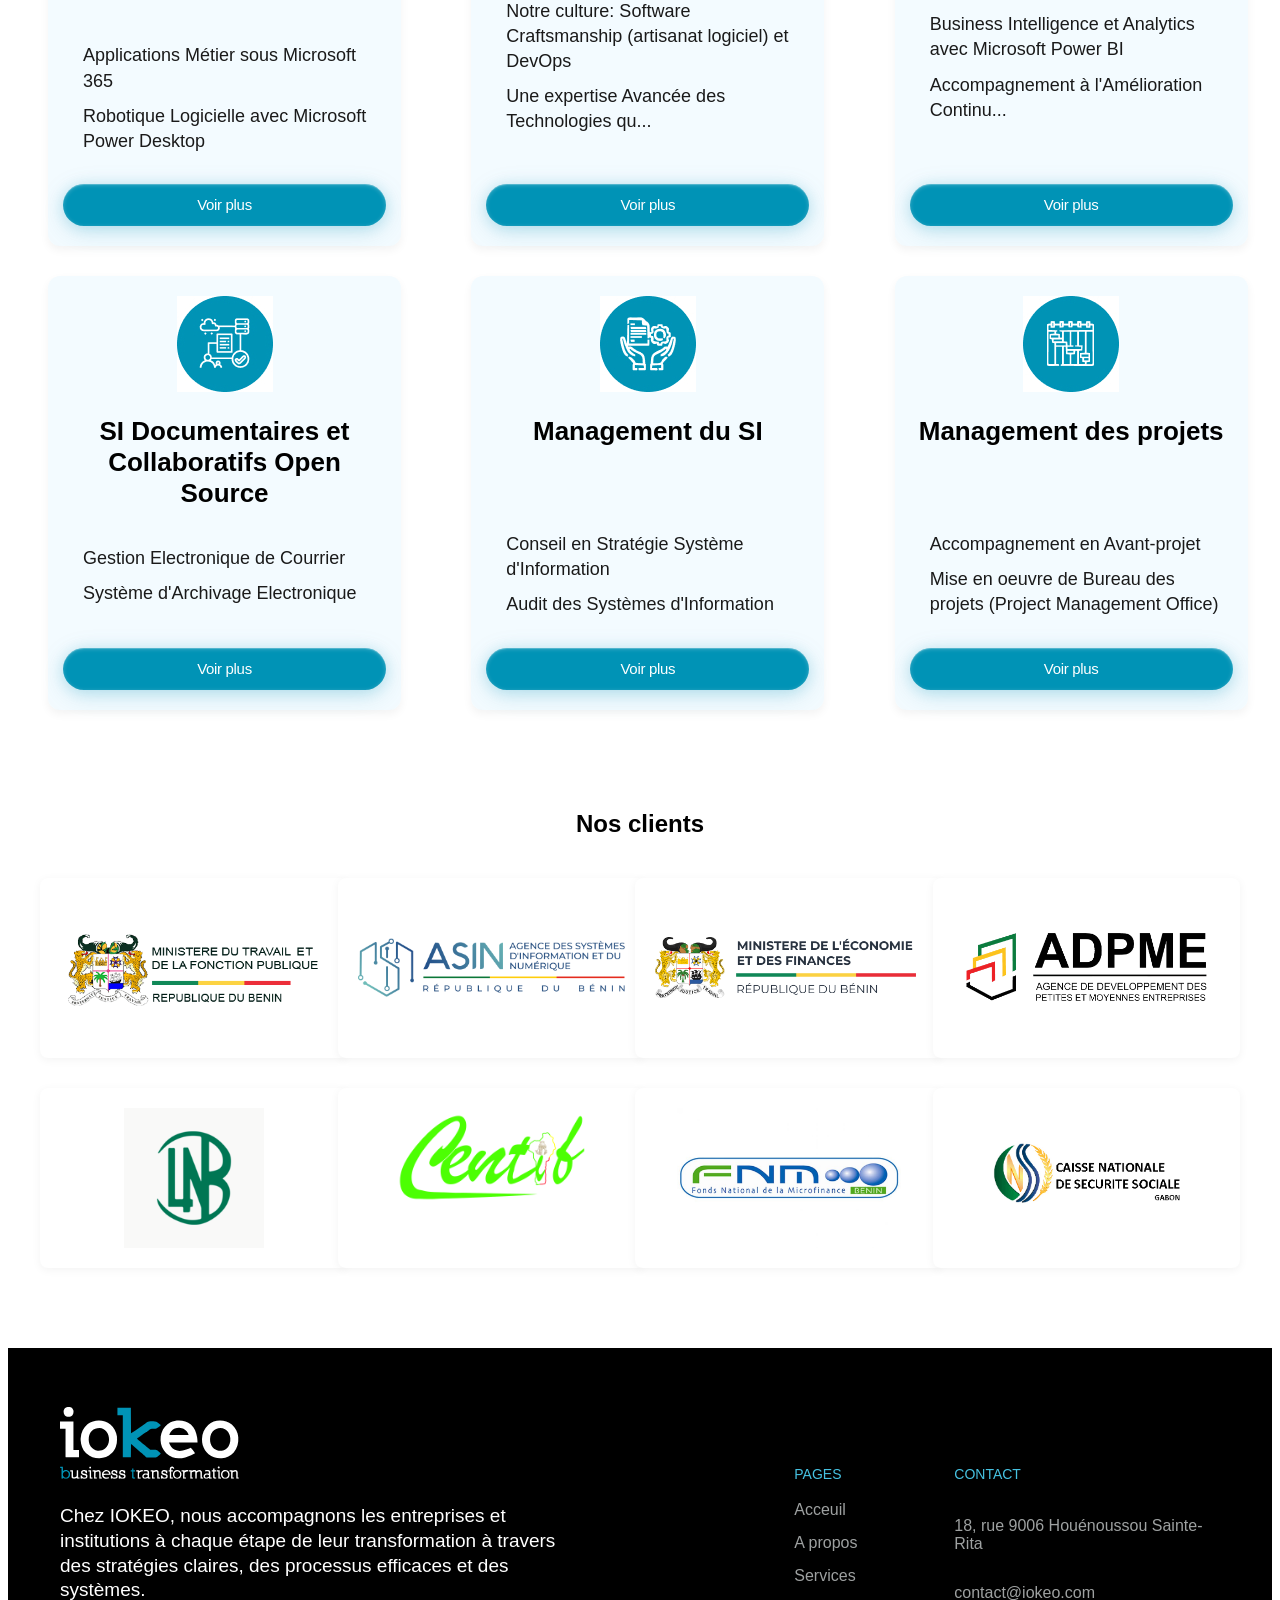
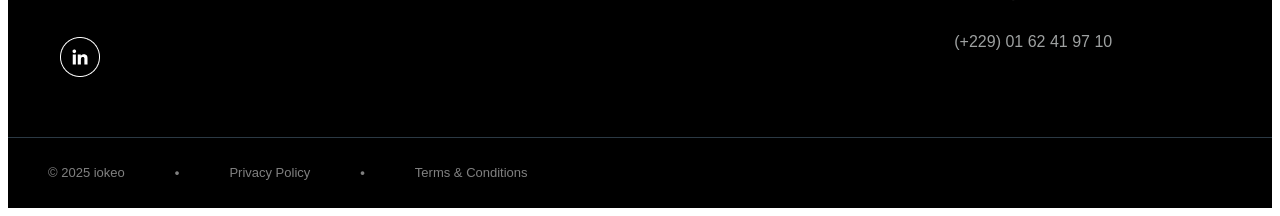
==== commit fb40fcb7: "Implement dynamic service card loader with animations and data integration" ====
--- a/pages/index.html
+++ b/pages/index.html
@@ -6,6 +6,7 @@
     <title>Iokeo - Transformation Business</title>
     <link rel="stylesheet" href="../css/style.css">
     <link rel="stylesheet" href="../css/index.css">
+    <link rel="stylesheet" href="../css/dynamic-loader.css">
     <style>
         /* ========================================
            STYLES GLOBAUX INDEX
@@ -86,62 +87,7 @@
 <!-- SECTION 3 : SERVICES -->
 <section class="services container">
     <h2 class="section-main-title">Nos services</h2>
-    <div class="services-grid">
-        <article class="service-card">
-            <div class="icon-circle"><img src="../image/img1.jpg" alt="Icon"></div>
-            <h2>Transformation Numérique des Processus Internes avec Microsoft 365</h2>
-            <ul>
-                <li>Applications Métier sous Microsoft 365</li>
-                <li>Robotique Logicielle avec Microsoft Power Desktop</li>
-            </ul>
-            <a href="services.html#transfo-num" class="btn-base btn-view">Voir plus</a>
-        </article>
-        <article class="service-card">
-            <div class="icon-circle"><img src="../image/img2.jpg" alt="Icon"></div>
-            <h2>Ingénierie d'Applications Métier Cross-Platform</h2>
-            <ul>
-                <li>Notre culture: Software Craftsmanship (artisanat logiciel) et DevOps</li>
-                <li>Une expertise Avancée des Technologies qu...</li>
-            </ul>
-            <a href="#" class="btn-base btn-view">Voir plus</a>
-        </article>
-        <article class="service-card">
-            <div class="icon-circle"><img src="../image/img3.jpg" alt="Icon"></div>
-            <h2>BI avec Microsoft Power BI et Management de la Performance</h2>
-            <ul>
-                <li>Business Intelligence et Analytics avec Microsoft Power BI</li>
-                <li>Accompagnement à l'Amélioration Continu...</li>
-            </ul>
-            <a href="services.html#bi-power" class="btn-base btn-view">Voir plus</a>
-        </article>
-        <article class="service-card">
-            <div class="icon-circle"><img src="../image/img4.jpg" alt="Icon"></div>
-            <h2>SI Documentaires et Collaboratifs Open Source</h2>
-            <ul>
-                <li>Gestion Electronique de Courrier</li>
-                <li>Système d'Archivage Electronique</li>
-            </ul>
-            <a href="services.html#si-doc" class="btn-base btn-view">Voir plus</a>
-        </article>
-        <article class="service-card">
-            <div class="icon-circle"><img src="../image/img5.jpg" alt="Icon"></div>
-            <h2>Management du SI</h2>
-            <ul>
-                <li>Conseil en Stratégie Système d'Information</li>
-                <li>Audit des Systèmes d'Information</li>
-            </ul>
-            <a href="services.html#management-si" class="btn-base btn-view">Voir plus</a>
-        </article>
-        <article class="service-card">
-            <div class="icon-circle"><img src="../image/img6.jpg" alt="Icon"></div>
-            <h2>Management des projets</h2>
-            <ul>
-                <li>Accompagnement en Avant-projet</li>
-                <li>Mise en oeuvre de Bureau des projets (Project Management Office)</li>
-            </ul>
-            <a href="services.html#gestion-projets" class="btn-base btn-view">Voir plus</a>
-        </article>
-    </div>
+    <div class="services-grid" id="services-grid"></div>
 </section>
 
 
@@ -162,6 +108,8 @@
 
 </main>
 
+    <script src="../js/services-data.js"></script>
+    <script src="../js/dynamic-loader.js"></script>
     <script>
         // Script pour gérer l'onglet actif au clic
         const navItems = document.querySelectorAll('.nav-item');
--- a/css/index.css
+++ b/css/index.css
@@ -233,6 +233,41 @@
   box-shadow: 0 4px 10px rgba(0,0,0,0.05);
 }
 
+.services-scroller {
+  position: relative;
+  width: 100%;
+  overflow: hidden;
+  padding: 24px 0 40px;
+  box-sizing: border-box;
+}
+
+.services-scroller .services-grid {
+  display: flex;
+  flex-wrap: nowrap;
+  align-items: stretch;
+  gap: 30px;
+  will-change: transform;
+  min-width: max-content;
+}
+
+.services-scroller .service-card {
+  flex: 0 0 320px;
+  min-width: 320px;
+  max-width: 340px;
+}
+
+.services-scroller .service-card .icon-circle {
+  min-height: 78px;
+}
+
+.services-scroller .services-grid::before,
+.services-scroller .services-grid::after {
+  content: '';
+  display: block;
+  flex: 0 0 30px;
+}
+
+.service-card h2,
 .service-card h3 {
   font-size: 26px;
   font-weight: 900;
--- a/css/dynamic-loader.css
+++ b/css/dynamic-loader.css
@@ -0,0 +1,99 @@
+/**
+ * Animations pour le système de chargement dynamique des cartes de service
+ * Transitions fluides et fade-in progressif
+ */
+
+/* Animation d'apparition douce (fade-in) */
+@keyframes fadeInUp {
+    from {
+        opacity: 0;
+        transform: translateY(15px);
+    }
+    to {
+        opacity: 1;
+        transform: translateY(0);
+    }
+}
+
+@keyframes fadeInItem {
+    from {
+        opacity: 0;
+    }
+    to {
+        opacity: 1;
+    }
+}
+
+/* État de chargement du contenu */
+.service-card {
+    opacity: 0;
+    transition: opacity 0.3s ease-in-out;
+}
+
+.service-card.loaded {
+    animation: fadeInUp 0.6s ease-out forwards;
+}
+
+/* Animation progressive des éléments internes */
+.service-card.loaded .icon-circle {
+    animation: fadeInUp 0.4s ease-out 0.1s forwards;
+    opacity: 0;
+}
+
+.service-card.loaded h2 {
+    animation: fadeInUp 0.4s ease-out 0.2s forwards;
+    opacity: 0;
+}
+
+.service-card.loaded ul {
+    animation: fadeInUp 0.4s ease-out 0.3s forwards;
+    opacity: 0;
+}
+
+.service-card.loaded ul li {
+    animation: fadeInItem 0.3s ease-out forwards;
+    opacity: 0;
+}
+
+.service-card.loaded ul li:nth-child(1) {
+    animation-delay: 0.35s;
+}
+
+.service-card.loaded ul li:nth-child(2) {
+    animation-delay: 0.4s;
+}
+
+.service-card.loaded a {
+    animation: fadeInUp 0.4s ease-out 0.45s forwards;
+    opacity: 0;
+}
+
+/* État de skeleton (optionnel - placeholder léger pendant le chargement) */
+.service-card.skeleton .icon-circle {
+    background: linear-gradient(90deg, #f0f0f0 25%, #e0e0e0 50%, #f0f0f0 75%);
+    background-size: 200% 100%;
+    animation: loading 1.5s infinite;
+}
+
+@keyframes loading {
+    0% {
+        background-position: 200% 0;
+    }
+    100% {
+        background-position: -200% 0;
+    }
+}
+
+/* Amélioration responsive */
+@media (prefers-reduced-motion: reduce) {
+    .service-card.loaded,
+    .service-card.loaded .icon-circle,
+    .service-card.loaded h2,
+    .service-card.loaded ul,
+    .service-card.loaded ul li,
+    .service-card.loaded a {
+        animation: none;
+        opacity: 1;
+        transform: none;
+    }
+}
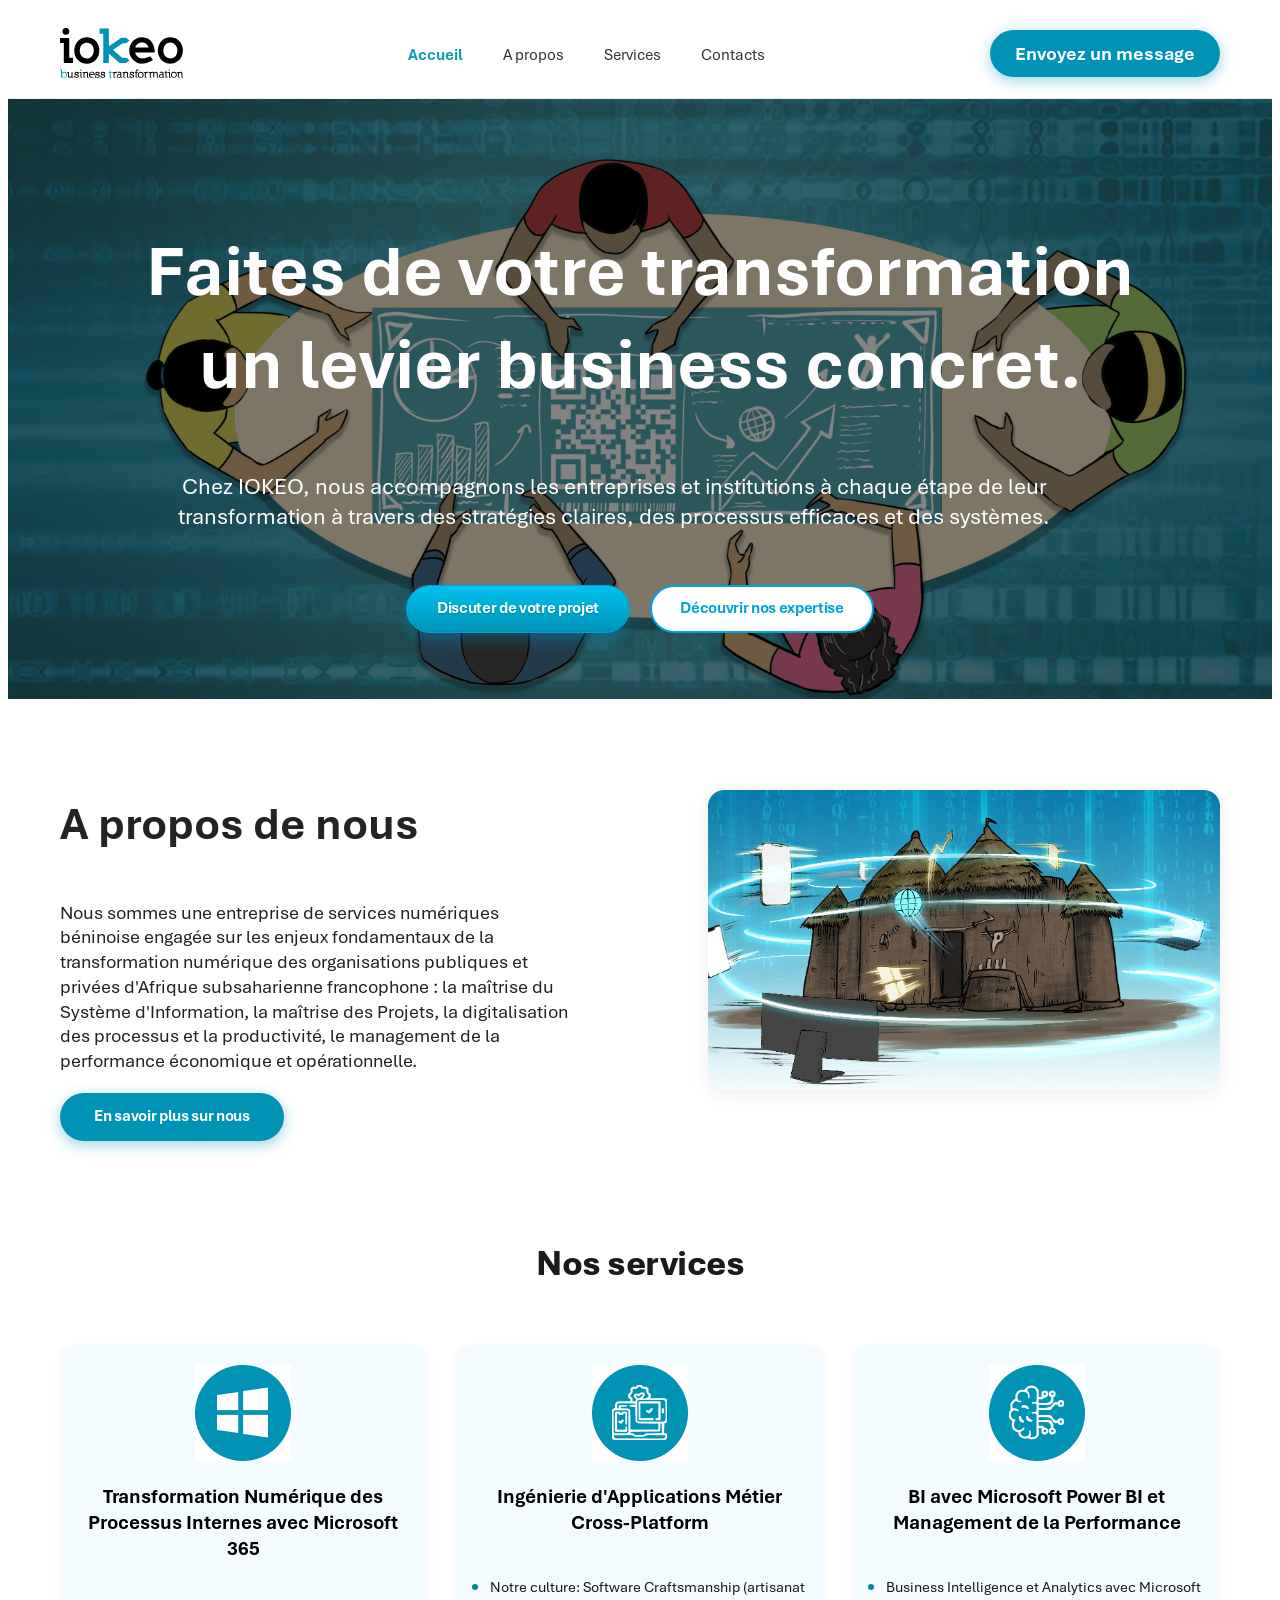
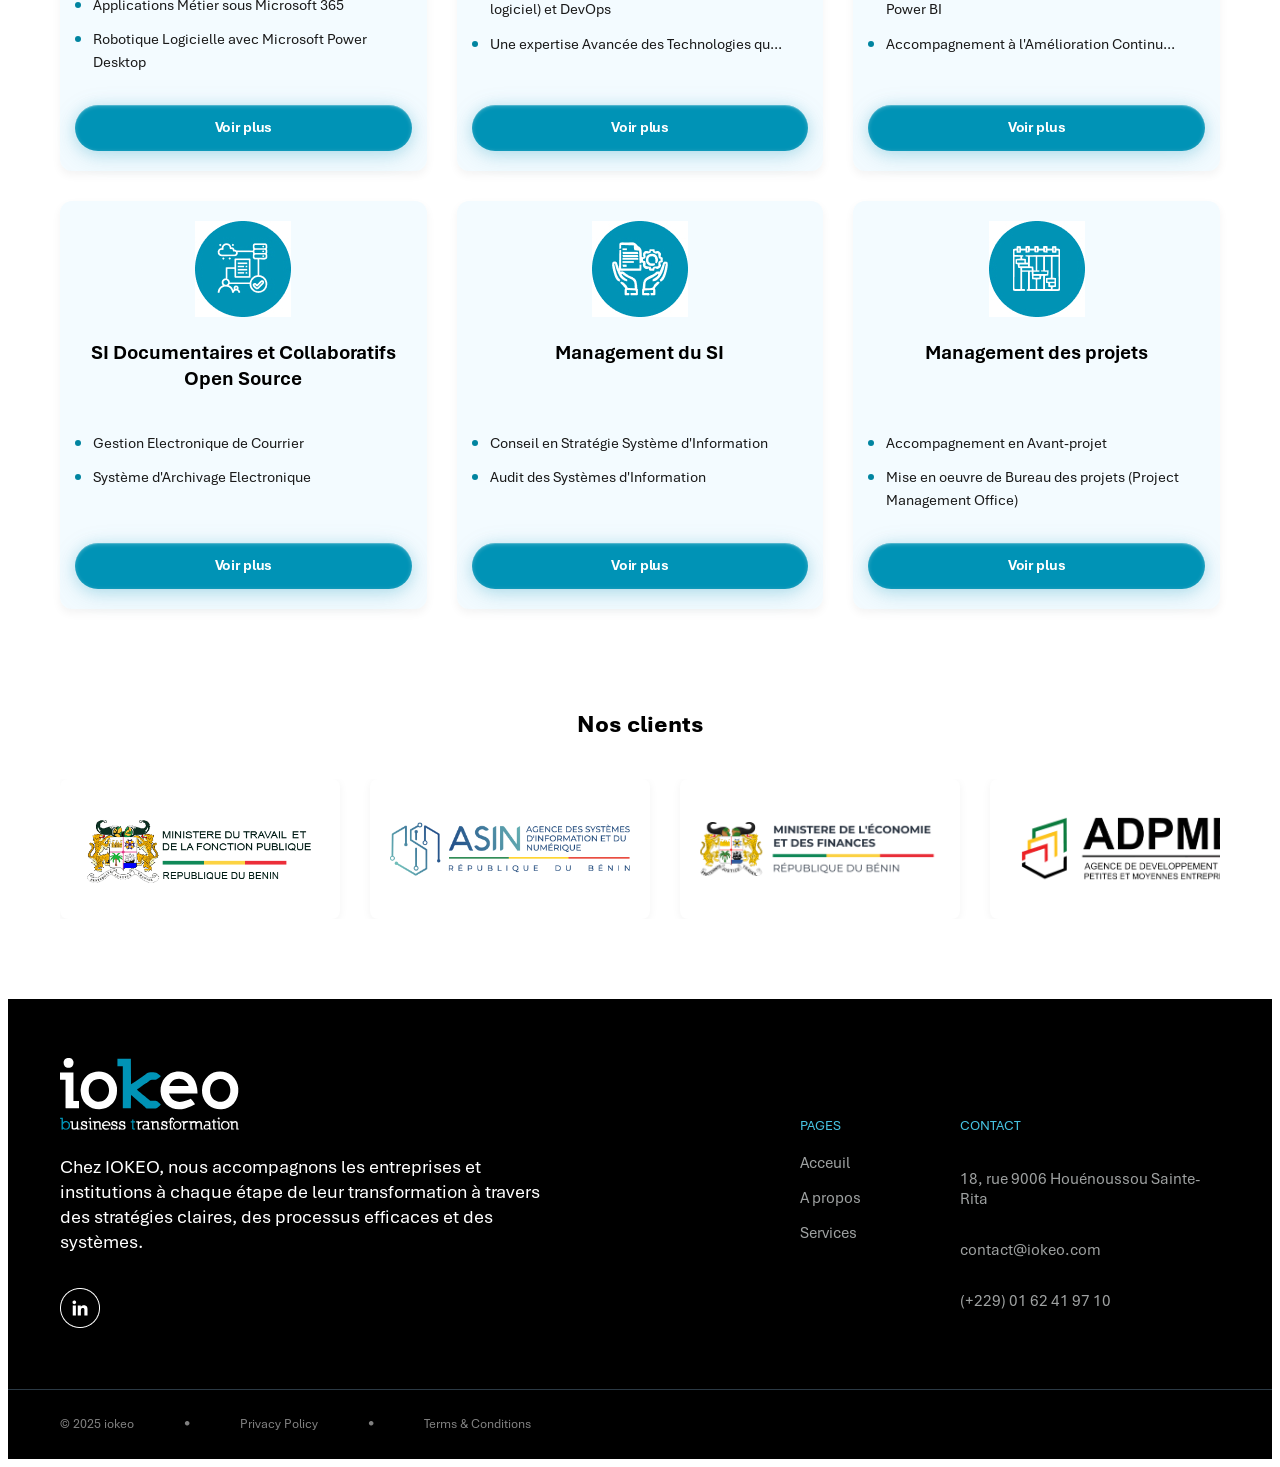
==== commit 28a6fafc: "Refactor CSS styles for improved responsiveness and consistency; update HTML links for navigation" ====
--- a/pages/index.html
+++ b/pages/index.html
@@ -24,7 +24,7 @@
 <!-- HEADER : NAVBAR PRINCIPALE -->
 <header class="navbar">
     <div class="container nav-wrapper">
-        <a href="/" class="logo">
+        <a href="index.html" class="logo">
             <img src="../image/logo.svg" alt="iokeo business transformation">
         </a>
 
@@ -95,6 +95,8 @@
 <section class="clients-section">
     <h2>Nos clients</h2>
     <div class="image-wrapper">
+        <div class="marquee-track">
+            <div class="marquee-group">
         <img src="../image/logo1.png" alt="Ministère du travail" class="nos-clients-img">
         <img src="../image/logo2.png" alt="ASIN" class="nos-clients-img">
         <img src="../image/logo3.png" alt="Ministère de l'économie" class="nos-clients-img">
@@ -103,6 +105,18 @@
         <img src="../image/logo6.png" alt="ADPM" class="nos-clients-img">
         <img src="../image/logo7.jpg" alt="ADPM" class="nos-clients-img">
         <img src="../image/logo8.png" alt="ADPM" class="nos-clients-img">
+            </div>
+            <div class="marquee-group" aria-hidden="true">
+                <img src="../image/logo1.png" alt="" class="nos-clients-img">
+                <img src="../image/logo2.png" alt="" class="nos-clients-img">
+                <img src="../image/logo3.png" alt="" class="nos-clients-img">
+                <img src="../image/logo4.png" alt="" class="nos-clients-img">
+                <img src="../image/logo5.png" alt="" class="nos-clients-img">
+                <img src="../image/logo6.png" alt="" class="nos-clients-img">
+                <img src="../image/logo7.jpg" alt="" class="nos-clients-img">
+                <img src="../image/logo8.png" alt="" class="nos-clients-img">
+            </div>
+        </div>
     </div>
 </section>
 
@@ -169,8 +183,16 @@
 
     burger.addEventListener('click', () => {
         nav.classList.toggle('active');
+        burger.classList.toggle('active');
+    });
+
+    document.querySelectorAll('.nav-item').forEach(item => {
+        item.addEventListener('click', () => {
+            nav.classList.remove('active');
+            burger.classList.remove('active');
+        });
     });
 </script>
 
 
-</body>+</body>
--- a/css/style.css
+++ b/css/style.css
@@ -37,21 +37,21 @@
    ======================================== */
 @font-face {
   font-family: 'Aptos';
-  src: url('./fonts/Aptos.ttf') format('truetype');
+  src: url('../fonts/Aptos.ttf') format('truetype');
   font-weight: 400;
   font-style: normal;
 }
 
 @font-face {
   font-family: 'Aptos';
-  src: url('./fonts/Aptos-Bold.ttf') format('truetype');
+  src: url('../fonts/Aptos-Bold.ttf') format('truetype');
   font-weight: 700;
   font-style: normal;
 }
 
 @font-face {
   font-family: 'Aptos';
-  src: url('./fonts/Aptos-ExtraBold.ttf') format('truetype');
+  src: url('../fonts/Aptos-ExtraBold.ttf') format('truetype');
   font-weight: 800;
   font-style: normal;
 }
@@ -61,6 +61,15 @@
    ======================================== */
 body {
   font-family: var(--font-family);
+}
+
+html,
+body {
+  overflow-x: hidden;
+}
+
+* {
+  box-sizing: border-box;
 }
 
 /* ========================================
@@ -124,7 +133,7 @@
   color: var(--text-medium);
   font-size: 16px;
   line-height: var(--line-height-body);
-  text-align: justify;
+  text-align: left;
 }
 
 /* ========================================
@@ -681,174 +690,8 @@
   }
 }
 
-/* Petites tablettes */
-
 /* Mobiles */
 @media (max-width: 768px) {
-  .navbar {
-    width: 100%;
-    padding: 15px 20px;
-  }
-
-  .burger-menu {
-    display: flex;
-  }
-
-  .nav-links {
-    display: none;
-    position: absolute;
-    top: 70px;
-    left: 0;
-    width: 100%;
-    background: #FFF;
-    flex-direction: column;
-    padding: 40px 0;
-    box-shadow: 0 10px 10px rgba(0,0,0,0.1);
-    z-index: 1000;
-  }
-
-  .nav-links.active {
-    display: flex;
-  }
-
-  .nav-links ul {
-    flex-direction: column;
-    align-items: center;
-    gap: 25px;
-  }
-
-  .nav-item.active {
-    background-color: #E6F7FA;
-    width: 100%;
-    text-align: center;
-    padding: 15px 0;
-    border-bottom: 2px solid #1199B3;
-  }
-
-  .mobile-cta {
-    display: none;
-  }
-
-  .engagement-grid, .vision-grid {
-    flex-direction: column;
-    text-align: center;
-  }
-
-  .engagement-image, .engagement-image img, .vision-image {
-    width: 100%;
-    height: auto;
-    flex: none;
-  }
-
-  .vision-grid {
-    flex-direction: column-reverse;
-    gap: 40px;
-  }
-
-  .hero-image-container {
-    flex-direction: column;
-    height: auto;
-    align-items: stretch;
-  }
-
-  .hero-bg-img {
-    position: static;
-    height: auto;
-    max-height: 400px;
-    object-fit: cover;
-  }
-
-  .hero-text-overlay {
-    position: static;
-    bottom: auto;
-    left: auto;
-    width: 100%;
-    padding: 20px;
-  }
-
-  .glass-box {
-    width: 100%;
-    height: auto;
-  }
-
-  .container-management {
-    grid-template-columns: 1fr;
-    gap: 40px;
-  }
-
-  .management-sidebar {
-    border-right: none;
-    border-bottom: 2px solid #E2E8F0;
-  }
-
-  .tab-item::after, .active-indicator {
-    display: none;
-  }
-}
-
-/* Mobiles - Suite */
-@media (max-width: 768px) {
-  .navbar .nav-wrapper {
-    flex-direction: column;
-    align-items: flex-start;
-    padding: 15px;
-    gap: 12px;
-    height: auto;
-  }
-
-  .logo img {
-    height: 42px;
-  }
-
-  .burger-menu {
-    display: flex;
-  }
-
-  .nav-links {
-    display: none;
-    width: 100%;
-    padding: 0;
-    margin-top: 8px;
-    background: #fff;
-    box-shadow: 0 5px 15px rgba(0,0,0,0.08);
-  }
-
-  .nav-links.active {
-    display: flex;
-  }
-
-  .nav-links ul {
-    flex-direction: column;
-    gap: 0;
-    padding: 16px 0;
-    border-left: 3px solid #00A3DA;
-  }
-
-  .nav-links li {
-    position: relative;
-    margin: 0;
-  }
-
-  .nav-item {
-    display: block;
-    padding: 14px 18px;
-    width: 100%;
-    color: #1F2937;
-    font-weight: 700;
-    border-bottom: 1px solid #E2E8F0;
-    text-decoration: none;
-  }
-
-  .nav-item:hover {
-    background-color: rgba(0,163,218,0.08);
-  }
-
-  .nav-item.active {
-    background-color: rgba(0,163,218,0.15);
-    border-left: 4px solid #00A3DA;
-    color: #005e86;
-  }
-
   .contact-info-grid {
     display: block;
   }
@@ -1087,4 +930,233 @@
   .footer-bottom .separator {
     display: none;
   }
-}+}
+
+@media (max-width: 1024px) {
+  .footer-wrapper,
+  .footer-bottom .container {
+    width: 100%;
+    padding-left: 40px;
+    padding-right: 40px;
+  }
+
+  .site-footer {
+    height: auto;
+    padding-bottom: 0;
+  }
+
+  .footer-wrapper {
+    flex-wrap: wrap;
+    gap: 48px;
+    padding-bottom: 40px;
+  }
+
+  .footer-brand {
+    width: auto;
+    flex: 1 1 45%;
+  }
+
+  .footer-nav,
+  .footer-contact {
+    flex: 1 1 180px;
+    margin-left: 0;
+  }
+
+  .site-footer h4,
+  .footer-nav ul,
+  .contact,
+  .footer-contact {
+    margin-left: 0;
+    margin-right: 0;
+  }
+
+  .footer-bottom {
+    position: relative;
+    bottom: auto;
+    height: auto;
+    min-height: 70px;
+  }
+
+  .footer-bottom p {
+    flex-wrap: wrap;
+    justify-content: center;
+  }
+}
+
+@media (max-width: 768px) {
+  .nav-wrapper {
+    position: relative;
+    height: 76px;
+    padding: 0 24px;
+    flex-direction: row;
+    justify-content: space-between;
+    align-items: center;
+  }
+
+  .logo img { height: 42px; }
+
+  .burger-menu {
+    display: flex;
+    justify-content: center;
+    position: relative;
+    z-index: 1001;
+  }
+
+  .burger-menu span {
+    transform-origin: center;
+    transition: transform 0.3s ease, opacity 0.2s ease, background-color 0.3s ease;
+  }
+
+  .burger-menu.active span:nth-child(1) { transform: translateY(9px) rotate(45deg); }
+  .burger-menu.active span:nth-child(2) { opacity: 0; }
+  .burger-menu.active span:nth-child(3) { transform: translateY(-9px) rotate(-45deg); }
+
+  .nav-links {
+    display: block;
+    position: absolute;
+    top: 100%;
+    left: 16px;
+    right: 16px;
+    width: auto;
+    max-height: 0;
+    overflow: hidden;
+    opacity: 0;
+    visibility: hidden;
+    transform: translateY(-12px);
+    background: #fff;
+    border-radius: 0 0 var(--border-radius) var(--border-radius);
+    box-shadow: 0 10px 20px rgba(0, 163, 218, 0.16);
+    transition: max-height 0.35s ease, opacity 0.25s ease, transform 0.35s ease, visibility 0.35s;
+    z-index: 1000;
+  }
+
+  .nav-links.active {
+    max-height: 340px;
+    opacity: 1;
+    visibility: visible;
+    transform: translateY(0);
+  }
+
+  .nav-links ul {
+    flex-direction: column;
+    gap: 0;
+    padding: 12px 0;
+    border-left: 3px solid var(--primary-color);
+  }
+
+  .nav-links li { width: 100%; margin: 0; }
+
+  .nav-item {
+    display: block;
+    width: 100%;
+    padding: 14px 18px;
+    color: #1f2937;
+    font-weight: 700;
+    border-bottom: 1px solid #e2e8f0;
+  }
+
+  .nav-item:hover { background-color: rgba(0, 163, 218, 0.08); }
+
+  .nav-item.active {
+    background-color: rgba(0, 163, 218, 0.15);
+    border-left: 4px solid var(--primary-color);
+    color: #005e86;
+  }
+
+  .mobile-cta { display: none; }
+}
+
+@media (max-width: 768px) {
+  .nav-wrapper { padding: 0 20px; }
+
+  .navbar .btn-general {
+    display: none;
+  }
+
+  .burger-menu {
+    width: 18px;
+    height: 18px;
+    margin-left: auto;
+    gap: 3px;
+  }
+
+  .burger-menu span {
+    width: 16px;
+    height: 2px;
+    background-color: #333333;
+  }
+
+  .burger-menu.active span:nth-child(1) {
+    transform: translateY(5px) rotate(45deg);
+  }
+
+  .burger-menu.active span:nth-child(3) {
+    transform: translateY(-5px) rotate(-45deg);
+  }
+
+  .footer-wrapper {
+    display: grid;
+    grid-template-columns: 120px minmax(0, 1fr);
+    grid-template-areas:
+      "logo logo"
+      "description description"
+      "navigation contact"
+      "social social";
+    gap: 28px 28px;
+    padding: 24px 22px 32px;
+  }
+
+  .footer-brand {
+    display: contents;
+  }
+
+  .footer-nav,
+  .footer-contact {
+    flex: none;
+    margin-top: 0;
+  }
+
+  .footer-brand img {
+    grid-area: logo;
+    width: 150px;
+    margin-top: 0;
+  }
+
+  .footer-desc {
+    grid-area: description;
+    font-size: 16px;
+    line-height: 1.35;
+  }
+
+  .footer-nav { grid-area: navigation; }
+  .footer-contact { grid-area: contact; }
+
+  .social-links {
+    grid-area: social;
+    margin-top: 0;
+  }
+
+  .social-links a img {
+    width: 38px;
+  }
+
+  .footer-bottom {
+    border-top: 0;
+    min-height: 52px;
+  }
+
+  .footer-bottom .container { padding: 12px 22px; }
+
+  .footer-bottom p {
+    flex-direction: row;
+    flex-wrap: nowrap;
+    gap: 6px;
+    font-size: 12px;
+    white-space: nowrap;
+  }
+
+  .footer-bottom .separator {
+    display: inline;
+    margin: 0;
+  }
+}
--- a/css/index.css
+++ b/css/index.css
@@ -64,7 +64,7 @@
   font-family: "Aptos";
   font-size: 23px;
   font-style: normal;
-  font-weight: 700;
+  font-weight: 500;
   line-height: 130%;
 }
 
@@ -150,7 +150,7 @@
 
 .about-text {
   color: #232323;
-  text-align: justify;
+  text-align: left;
   font-family: "Aptos";
   font-size: 19px;
   font-style: normal;
@@ -229,7 +229,7 @@
   align-items: center;
   text-align: center;
   min-height: 347px;
-  width: 323px;
+  width: 100%;
   box-shadow: 0 4px 10px rgba(0,0,0,0.05);
 }
 
@@ -269,12 +269,12 @@
 
 .service-card h2,
 .service-card h3 {
-  font-size: 26px;
-  font-weight: 900;
+  font-size: 20px;
+  font-weight: 700;
   color: #000000;
-  line-height: 1.2;
-  margin: 20px 0;
-  min-height: 80px;
+  line-height: 1.3;
+  margin: 18px 0 16px;
+  min-height: 60px;
 }
 
 .service-card ul {
@@ -286,22 +286,25 @@
 }
 
 .service-card ul li {
-  font-size: 18px;
-  font-weight: 500;
+  font-size: 15px;
+  font-weight: 400;
   color: #1A1A1A;
-  line-height: 1.4;
-  margin-bottom: 10px;
-  padding-left: 20px;
+  line-height: 1.5;
+  margin-bottom: 12px;
+  padding-left: 18px;
   position: relative;
 }
 
 .service-card ul li::before {
   content: "";
-  color: #0084A0;
-  font-size: 24px;
+  display: block;
+  width: 6px;
+  height: 6px;
+  background-color: #0084A0;
   position: absolute;
   left: 0;
-  top: -3px;
+  top: 8px;
+  border-radius: 50%;
 }
 
 .btn-view {
@@ -310,11 +313,15 @@
   color: #FFFFFF;
   text-decoration: none;
   width: 100%;
-  padding: 3px 0;
+  padding: 12px 0;
  border-radius: 46px;
-  font-weight: 300;
+  font-weight: 600;
   font-size: 15px;
-    height: 36px;
+  height: auto;
+  min-height: 42px;
+  display: flex;
+  align-items: center;
+  justify-content: center;
   transition: background 0.3s;
   background: #0093B6;
   background-blend-mode: color;
@@ -335,16 +342,36 @@
 }
 
 .image-wrapper {
-  display: grid;
-  grid-template-columns: repeat(4, 1fr);
+  display: flex;
+  overflow: hidden;
+}
+
+.marquee-track {
+  display: flex;
+  width: max-content;
+  animation: marquee 30s linear infinite;
+  will-change: transform;
+}
+
+.marquee-group {
+  display: flex;
+  flex: 0 0 auto;
   gap: 30px;
-  justify-items: center;
-  align-items: center;
+  padding-right: 30px;
+}
+
+.image-wrapper:hover .marquee-track {
+  animation-play-state: paused;
+}
+
+@keyframes marquee {
+  from { transform: translateX(0); }
+  to { transform: translateX(-50%); }
 }
 
 .nos-clients-img {
-  width: 100%;
-  max-width: 280px;
+  width: 280px;
+  flex: 0 0 280px;
   height: 140px;
   object-fit: contain;
   background: #ffffff;
@@ -365,8 +392,12 @@
   }
 
   .image-wrapper {
-    grid-template-columns: repeat(3, 1fr);
+    display: flex;
+  }
+
+  .marquee-group {
     gap: 15px;
+    padding-right: 15px;
   }
 
   .hero-content h1 {
@@ -383,8 +414,9 @@
 }
 
 @media (max-width: 992px) {
-  .image-wrapper {
-    grid-template-columns: repeat(2, 1fr);
+  .marquee-group {
+    gap: 15px;
+    padding-right: 15px;
   }
 }
 
@@ -417,11 +449,11 @@
     max-width: 320px;
   }
 
-  .about-wrapper, .services-grid, .image-wrapper {
+  .about-wrapper, .services-grid {
     display: block;
   }
 
-  .about-content, .about-image, .service-card, .nos-clients-img {
+  .about-content, .about-image, .service-card {
     width: 100%;
     margin: 0 auto;
   }
@@ -447,8 +479,17 @@
   }
 
   .image-wrapper {
-    grid-template-columns: repeat(2, 1fr);
+    display: flex;
+  }
+
+  .marquee-group {
     gap: 12px;
+    padding-right: 12px;
+  }
+
+  .nos-clients-img {
+    width: 180px;
+    flex-basis: 180px;
   }
 
   .service-card {
@@ -462,4 +503,52 @@
 
 html, body, * {
     font-family: "Aptos", Arial, sans-serif !important;
-}+}
+
+@media (max-width: 1024px) {
+  .hero-content h6 {
+    width: 100%;
+    max-width: 936px;
+    padding: 0 20px;
+  }
+
+  .about-wrapper {
+    gap: 36px;
+    padding-left: 40px;
+    padding-right: 40px;
+  }
+
+  .about-image {
+    margin-left: 0;
+  }
+
+  .services-grid {
+    justify-items: center;
+  }
+
+  .service-card {
+    width: 100%;
+    max-width: 323px;
+  }
+}
+
+@media (max-width: 768px) {
+  .about-wrapper {
+    display: grid;
+    grid-template-columns: 1fr;
+    grid-template-areas:
+      "title"
+      "image"
+      "text"
+      "button";
+  }
+
+  .about-content {
+    display: contents;
+  }
+
+  .about-title { grid-area: title; }
+  .about-image { grid-area: image; }
+  .about-text { grid-area: text; }
+  .btn-about { grid-area: button; }
+}
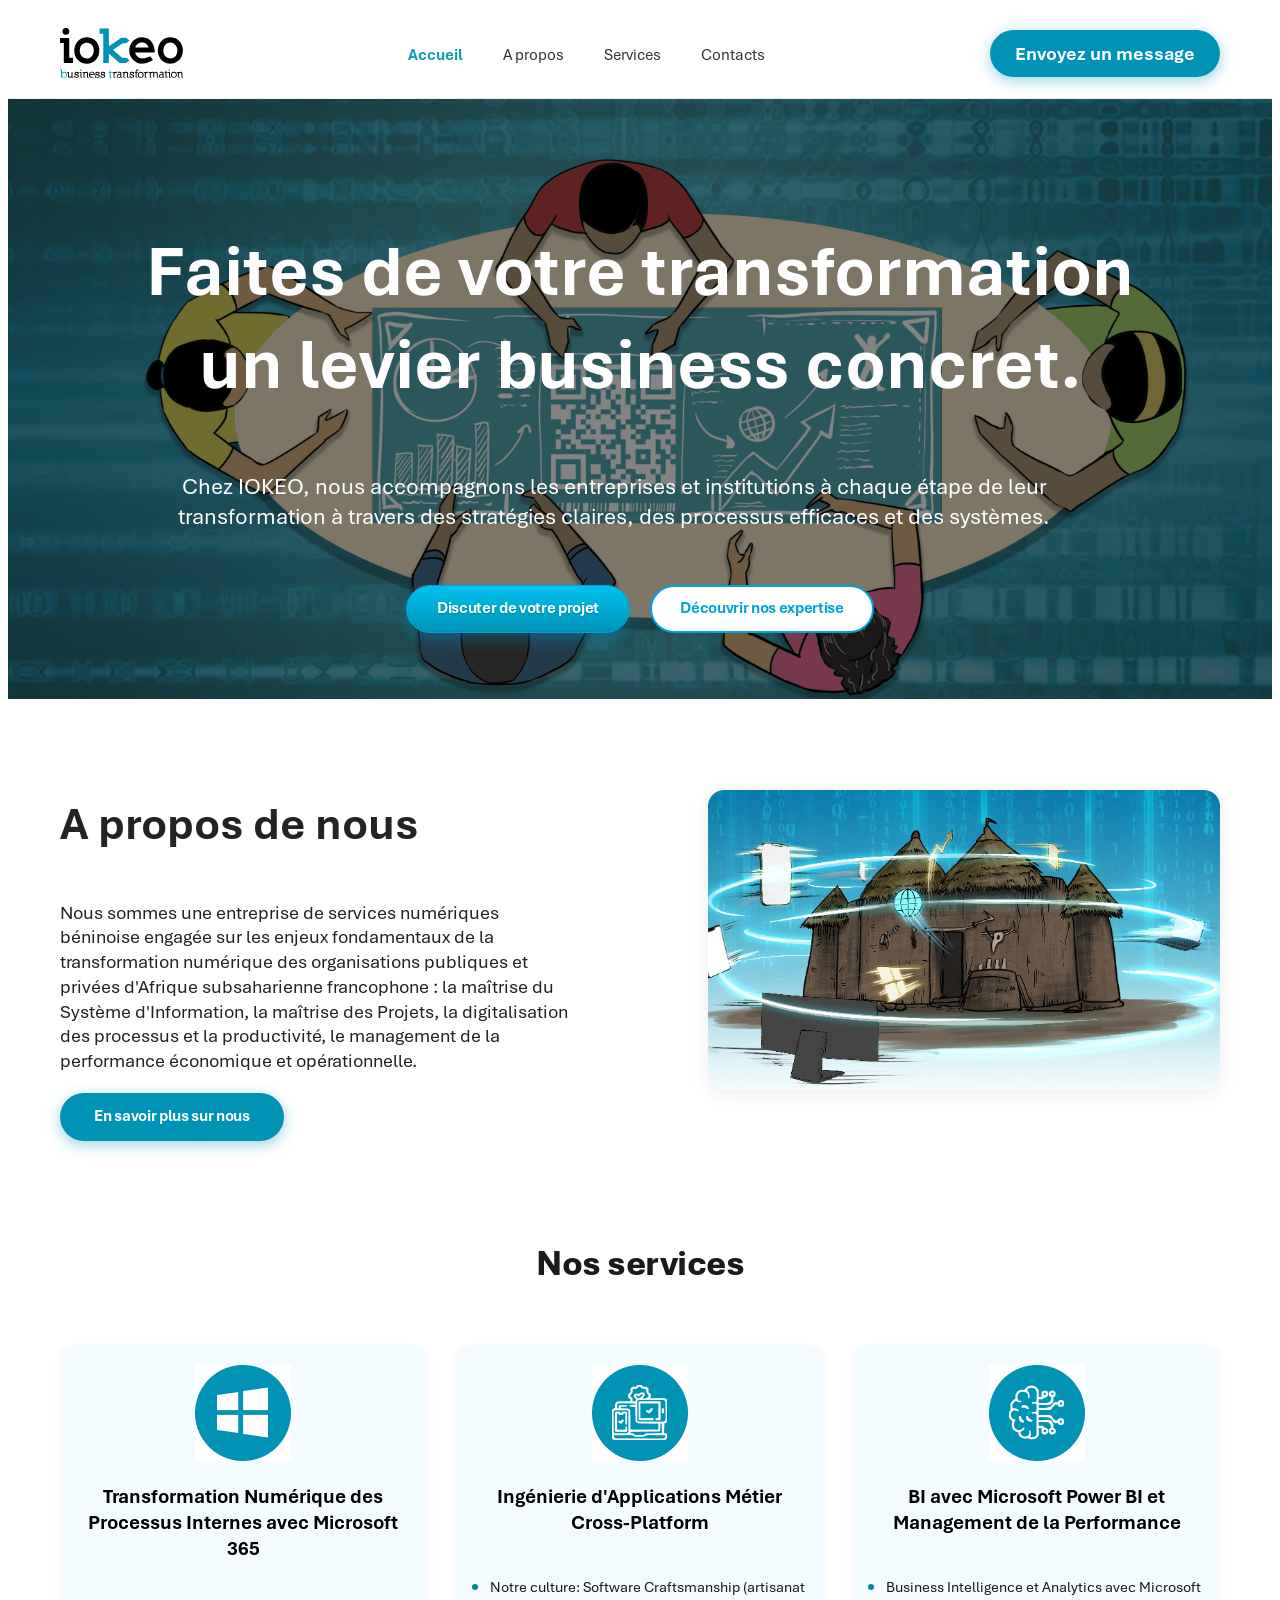
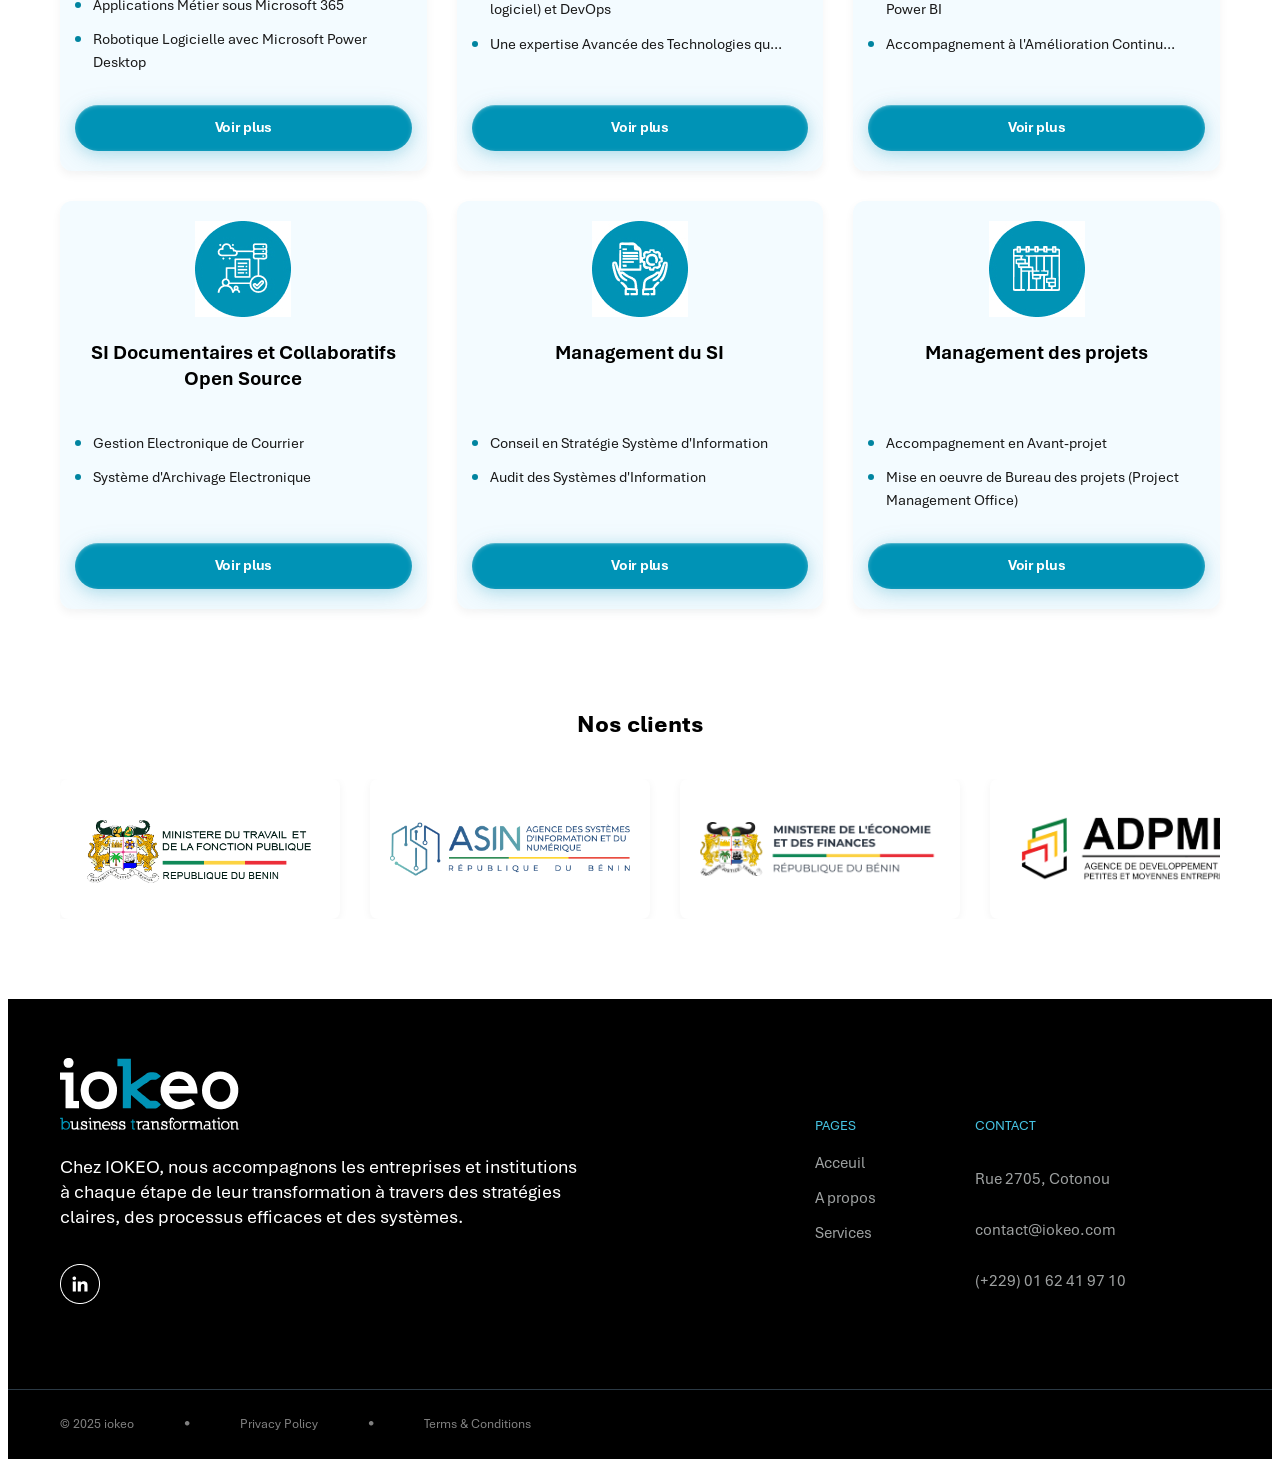
==== commit e3f18908: "Add new logo image (logo9.png) to the project" ====
--- a/pages/index.html
+++ b/pages/index.html
@@ -105,6 +105,8 @@
         <img src="../image/logo6.png" alt="ADPM" class="nos-clients-img">
         <img src="../image/logo7.jpg" alt="ADPM" class="nos-clients-img">
         <img src="../image/logo8.png" alt="ADPM" class="nos-clients-img">
+        <img src="../image/logo9.png" alt="Logo client" class="nos-clients-img">
+        <img src="../image/logo10.png" alt="Logo client" class="nos-clients-img">
             </div>
             <div class="marquee-group" aria-hidden="true">
                 <img src="../image/logo1.png" alt="" class="nos-clients-img">
@@ -115,6 +117,8 @@
                 <img src="../image/logo6.png" alt="" class="nos-clients-img">
                 <img src="../image/logo7.jpg" alt="" class="nos-clients-img">
                 <img src="../image/logo8.png" alt="" class="nos-clients-img">
+                <img src="../image/logo9.png" alt="" class="nos-clients-img">
+                <img src="../image/logo10.png" alt="" class="nos-clients-img">
             </div>
         </div>
     </div>
@@ -158,7 +162,7 @@
             <div class="contact">
             <h4>CONTACT</h4>
             </div>
-            <p>18, rue 9006 Houénoussou Sainte-Rita</p>
+            <p>Rue 2705, Cotonou</p>
             <p><a href="mailto:contact@iokeo.com">contact@iokeo.com</a></p>
             <p><a href="tel:+2290162419710">(+229) 01 62 41 97 10</a></p>
         </div>
--- a/css/style.css
+++ b/css/style.css
@@ -392,6 +392,11 @@
   flex-shrink: 0;
 }
 
+.steps-container .step-item:last-child .step-number {
+  position: relative;
+  top: 8px;
+}
+
 .step-text h3 {
   font-size: 20px;
   font-weight: 700;
@@ -692,6 +697,11 @@
 
 /* Mobiles */
 @media (max-width: 768px) {
+  .steps-container .step-item:first-child .step-number {
+    position: relative;
+    top: -8px;
+  }
+
   .contact-info-grid {
     display: block;
   }
--- a/css/index.css
+++ b/css/index.css
@@ -258,6 +258,9 @@
 
 .services-scroller .service-card .icon-circle {
   min-height: 78px;
+  display: block;
+  text-decoration: none;
+  color: inherit;
 }
 
 .services-scroller .services-grid::before,
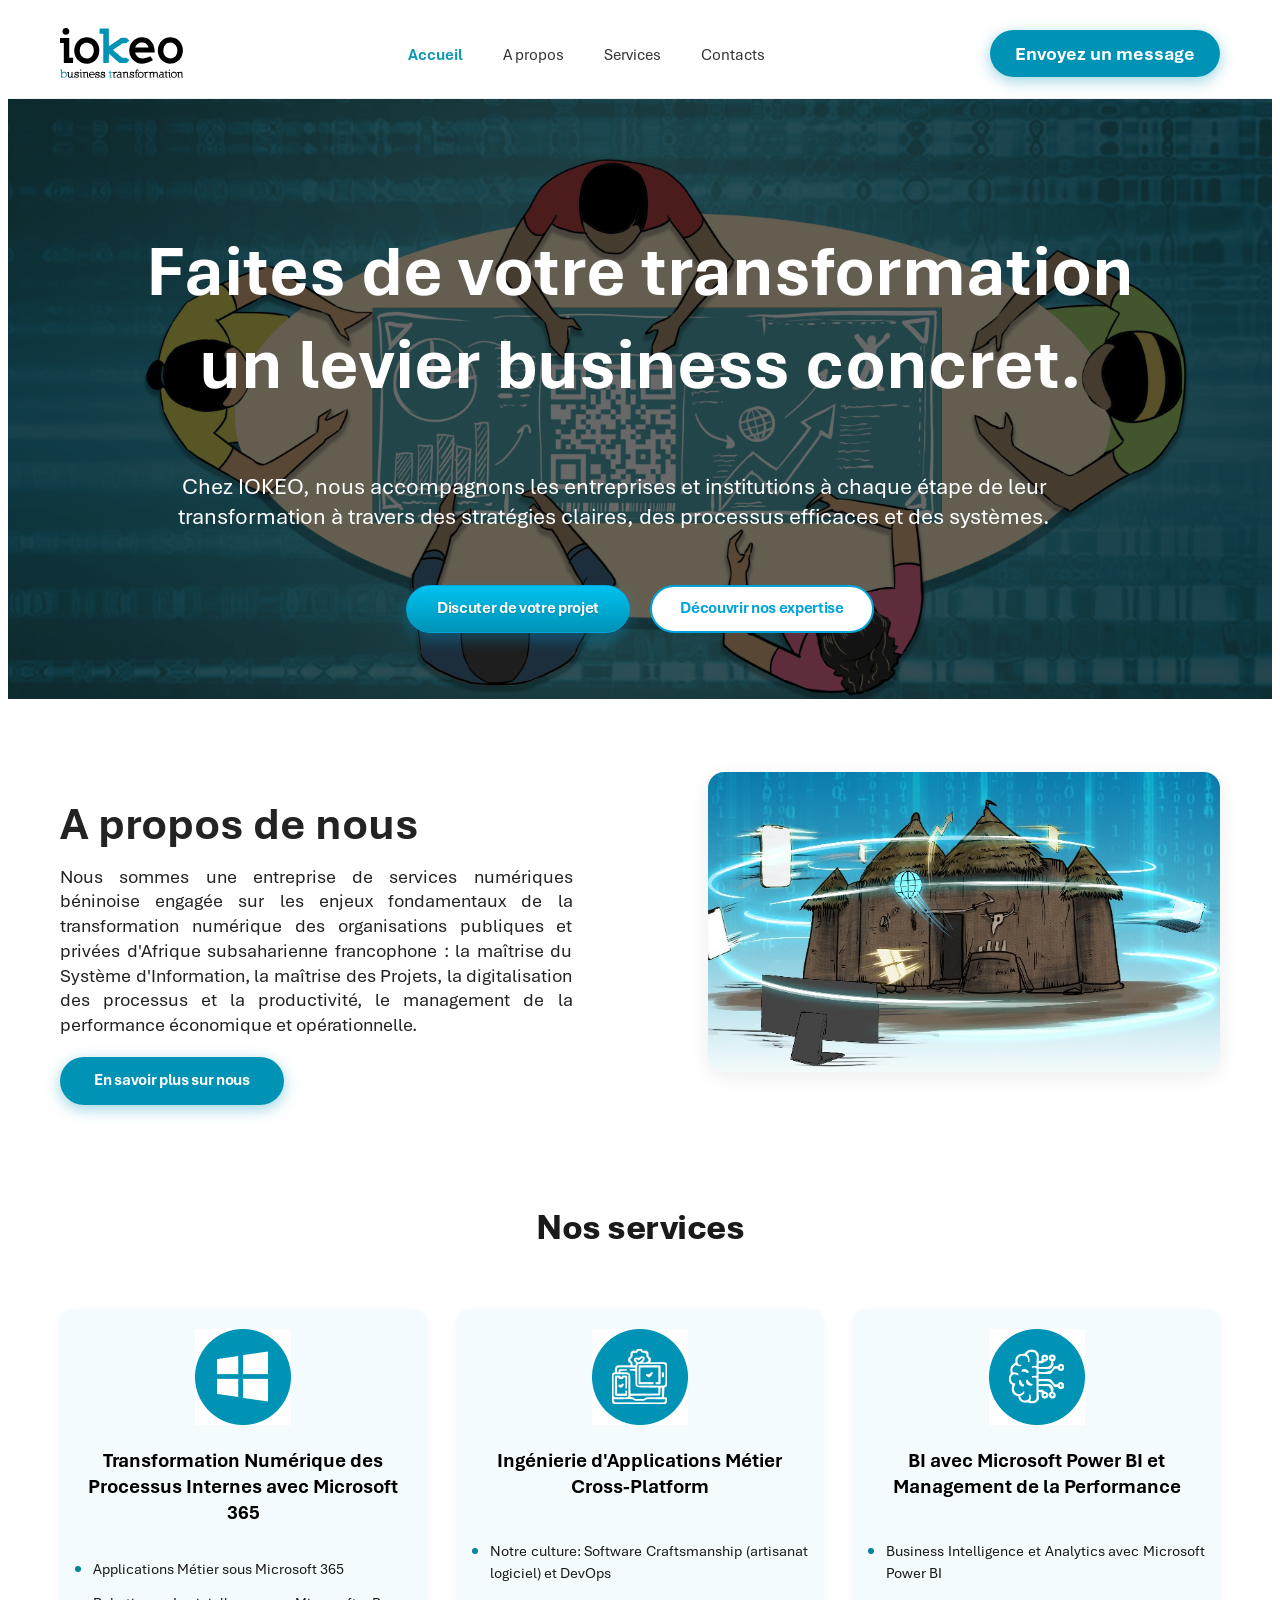
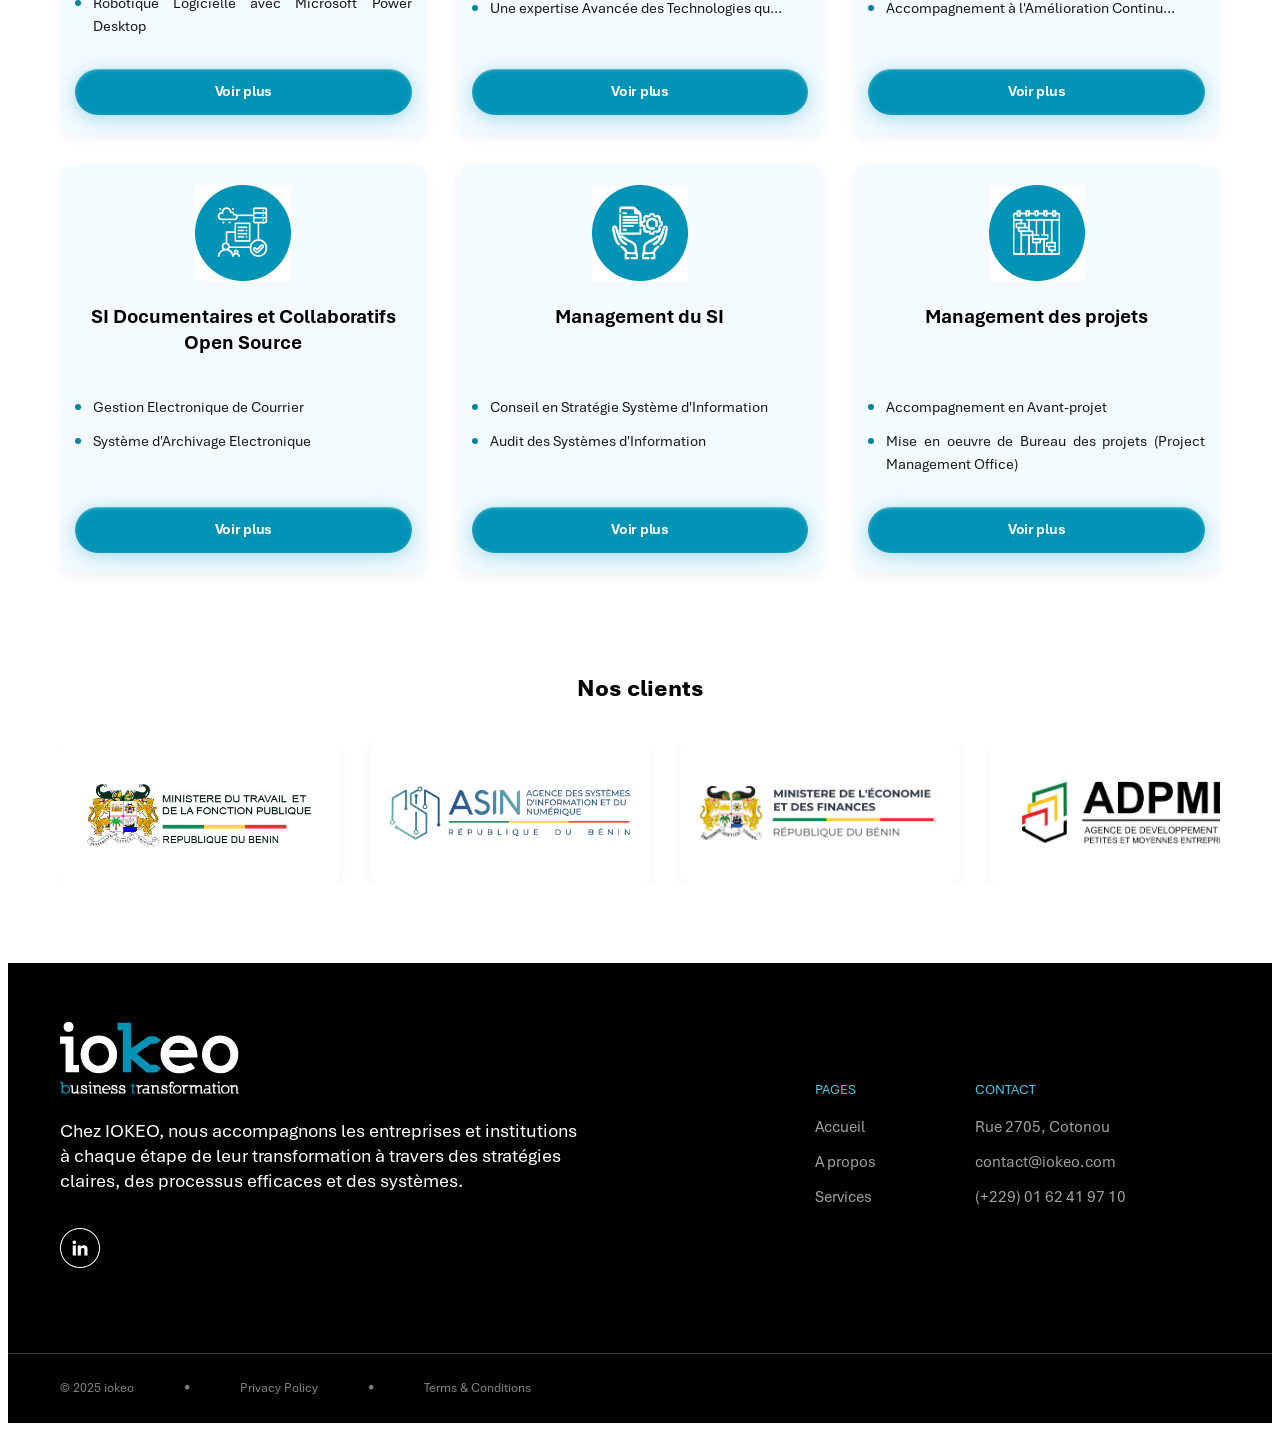
==== commit 19c7dd3c: "Enhance styling and layout across multiple CSS files; fix typos in HTML navigation links" ====
--- a/pages/index.html
+++ b/pages/index.html
@@ -153,7 +153,7 @@
         <div class="footer-nav">
             <h4>PAGES</h4>
             <ul>
-                <li><a href="index.html">Acceuil</a></li>
+                <li><a href="index.html">Accueil</a></li>
                 <li><a href="a-propos.html">A propos</a></li>
                 <li><a href="services.html">Services</a></li>
             </ul>
--- a/css/style.css
+++ b/css/style.css
@@ -80,6 +80,13 @@
   font-weight: 800;
 }
 
+p,
+.service-card ul li {
+  font-family: var(--font-family);
+  text-align: justify !important;
+  text-justify: inter-word;
+}
+
 .about-text {
   font-family: var(--font-family);
   font-weight: 400;
@@ -608,6 +615,15 @@
   margin-bottom: 15px;
   font-size: 16px;
   color: rgba(158,161,161,1);
+}
+
+.footer-contact p {
+  margin: 0 0 15px;
+}
+
+.footer-desc,
+.footer-bottom p {
+  text-align: left !important;
 }
 
 .footer-nav a, .footer-contact a {
--- a/css/index.css
+++ b/css/index.css
@@ -21,7 +21,7 @@
   width: 100%;
   height: 100%;
   object-fit: cover;
-  z-index: 1;
+  z-index: 0;
 }
 
 .hero::after {
@@ -32,7 +32,7 @@
   width: 100%;
   height: 100%;
   background: rgba(0,0,0,0.2);
-  z-index: 0;
+  z-index: 1;
 }
 
 .hero-container {
@@ -146,6 +146,7 @@
   font-style: normal;
   font-weight: 700;
   line-height: 130%;
+  margin-bottom: 10px;
 }
 
 .about-text {
@@ -156,6 +157,7 @@
   font-style: normal;
   font-weight: 400;
   line-height: 130%;
+  margin-top: 0;
 }
 
 .btn-about {
@@ -263,6 +265,10 @@
   color: inherit;
 }
 
+.services-scroller .service-card .icon-circle img {
+  mix-blend-mode: multiply;
+}
+
 .services-scroller .services-grid::before,
 .services-scroller .services-grid::after {
   content: '';
@@ -541,8 +547,8 @@
     grid-template-columns: 1fr;
     grid-template-areas:
       "title"
+      "text"
       "image"
-      "text"
       "button";
   }
 
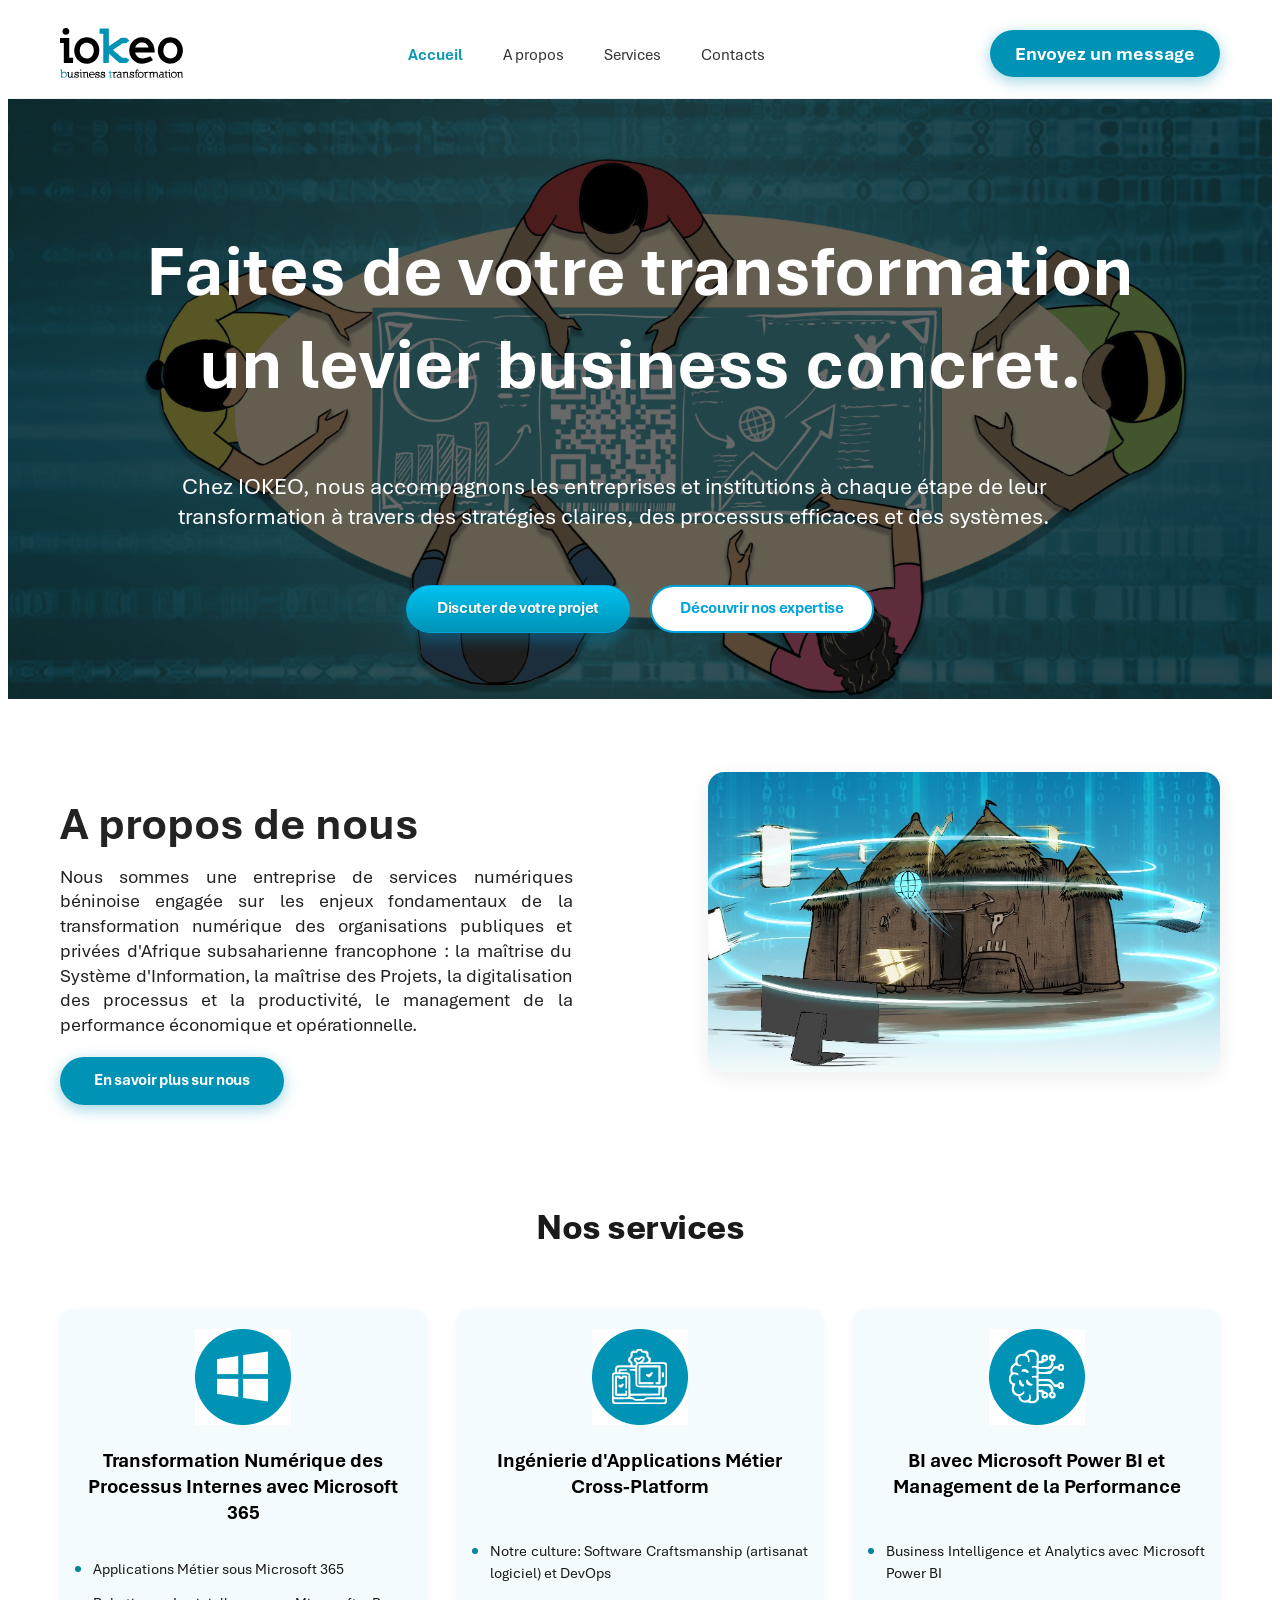
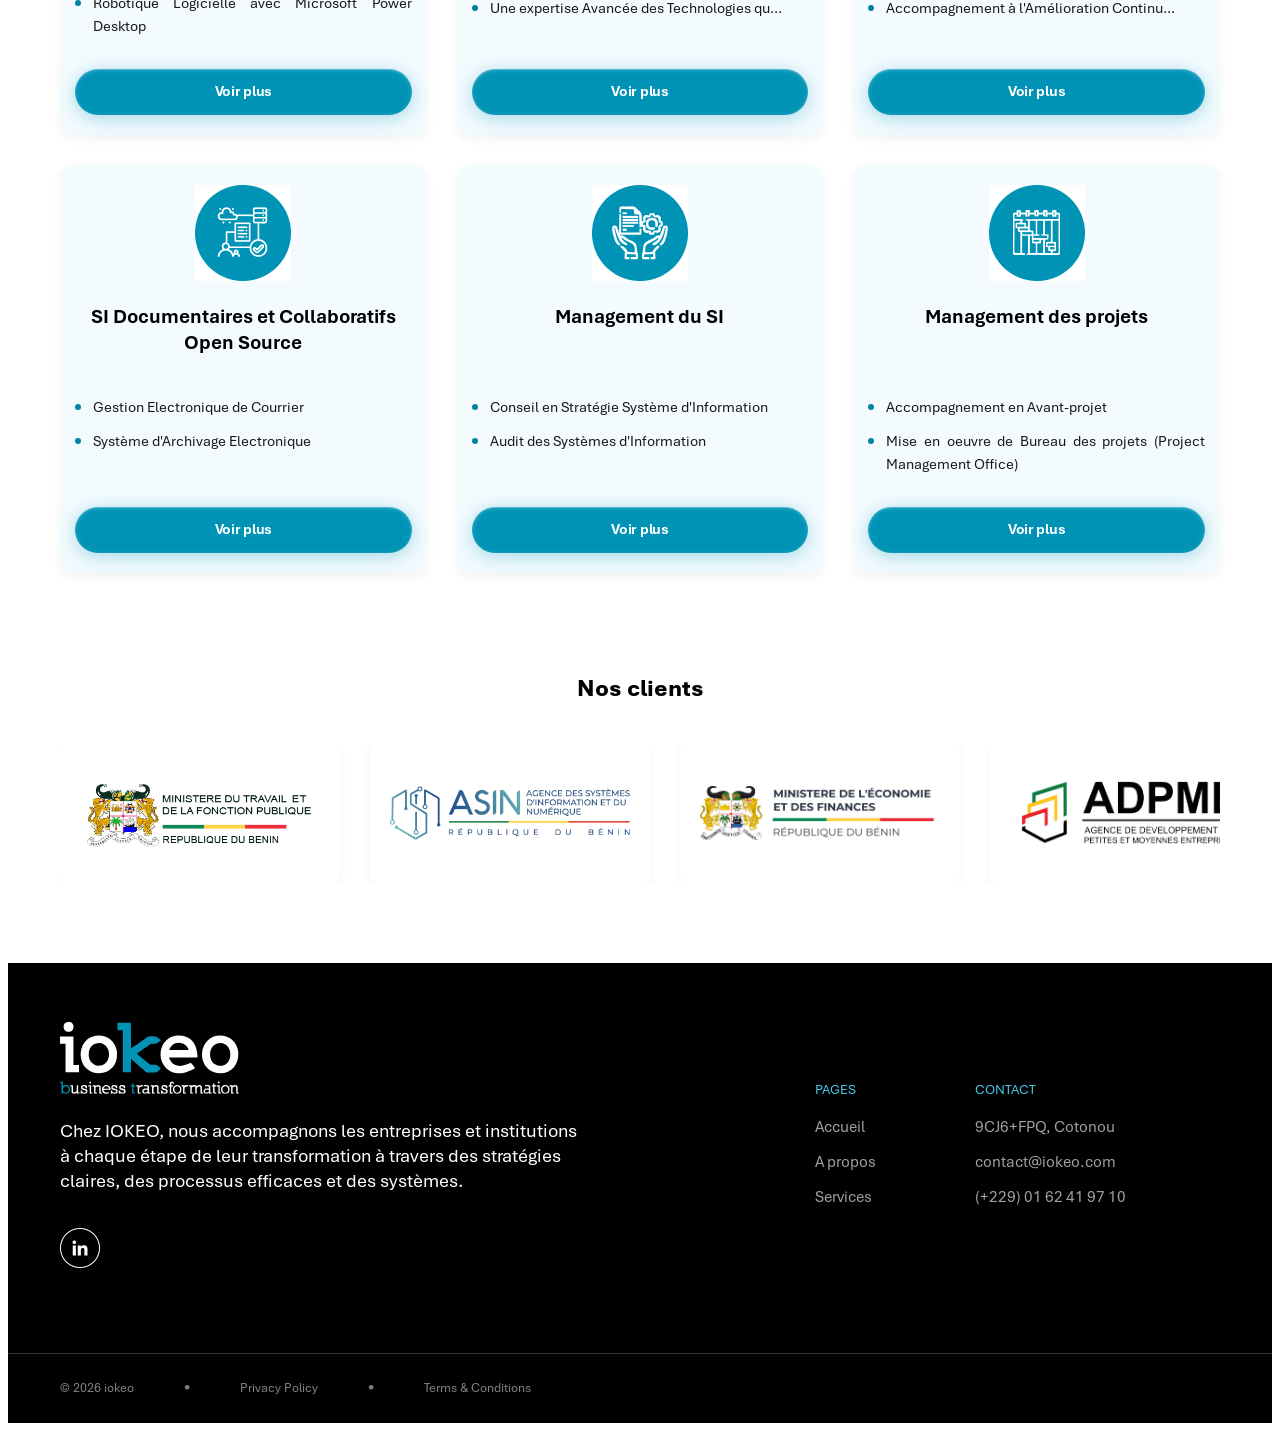
==== commit 0e2b4b0a: "Update contact address to new location and change copyright year to 2026" ====
--- a/pages/index.html
+++ b/pages/index.html
@@ -162,7 +162,7 @@
             <div class="contact">
             <h4>CONTACT</h4>
             </div>
-            <p>Rue 2705, Cotonou</p>
+            <p><a href="https://maps.app.goo.gl/cHKAcWDQaHMMwM7h8" target="_blank" rel="noopener noreferrer">9CJ6+FPQ, Cotonou</a></p>
             <p><a href="mailto:contact@iokeo.com">contact@iokeo.com</a></p>
             <p><a href="tel:+2290162419710">(+229) 01 62 41 97 10</a></p>
         </div>
@@ -170,7 +170,7 @@
     <div class="footer-bottom">
         <div class="container">
             <p>
-                <span>© 2025 iokeo</span>
+                <span>© 2026 iokeo</span>
                 <span class="separator">•</span>
                 <a href="#">Privacy Policy</a>
                 <span class="separator">•</span>
